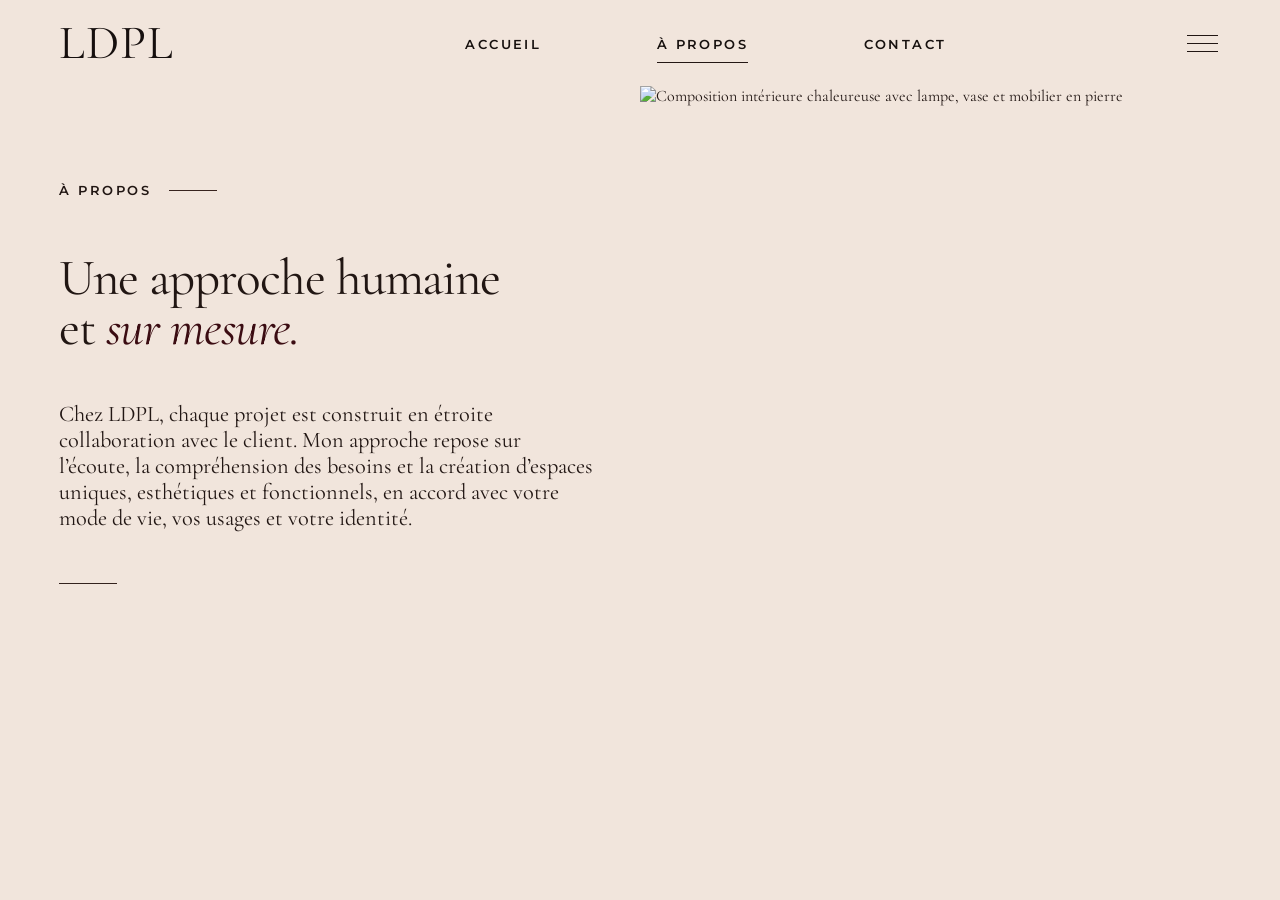
==== a-propos.html @ a22e6c5b "Add files via upload" ====
<!DOCTYPE html><html lang="fr"><head><meta charset="UTF-8"><meta name="viewport" content="width=device-width, initial-scale=1.0"><meta name="description" content="LDPL — Design d’espace, architecture intérieure, merchandising, scénographie et aménagement extérieur."><title>À propos — LDPL</title><link rel="preconnect" href="https://fonts.googleapis.com"><link rel="preconnect" href="https://fonts.gstatic.com" crossorigin><link href="https://fonts.googleapis.com/css2?family=Cormorant+Garamond:ital,wght@0,400;0,500;1,400;1,500&family=Montserrat:wght@400;500;600&display=swap" rel="stylesheet"><link rel="stylesheet" href="style.css"></head><body><header class="site-header"><a class="wordmark" href="index.html" aria-label="LDPL, accueil">LDPL</a><nav class="main-nav" aria-label="Navigation principale"><a href="index.html" >Accueil</a><a href="a-propos.html" class="active">À propos</a><a href="contact.html" >Contact</a></nav><button class="menu-toggle" aria-label="Ouvrir le menu" aria-expanded="false"><span></span><span></span><span></span></button></header><main><section class="about-page" id="apropos"><div class="about-copy"><div class="eyebrow"><span>À propos</span><i></i></div><h2>Une approche humaine<br>et <em>sur mesure.</em></h2><p>Chez LDPL, chaque projet est construit en étroite collaboration avec le client. Mon approche repose sur l’écoute, la compréhension des besoins et la création d’espaces uniques, esthétiques et fonctionnels, en accord avec votre mode de vie, vos usages et votre identité.</p><span class="short-rule"></span></div><div class="about-image"><img src="assets/a-propos.jpg" alt="Composition intérieure chaleureuse avec lampe, vase et mobilier en pierre"></div></section></main><div class="menu-overlay" id="menu-overlay" aria-hidden="true"><button class="menu-close" aria-label="Fermer le menu"><span></span><span></span></button><a class="menu-wordmark" href="index.html">LDPL</a><nav class="overlay-nav" aria-label="Menu"><a href="index.html">Accueil</a><a href="a-propos.html">À propos</a><a href="contact.html">Contact</a></nav><div class="menu-shadow" aria-hidden="true"></div></div><script src="script.js"></script></body></html>
---- style.css ----
*{box-sizing:border-box}:root{--ivory:#f1e5dc;--ink:#211613;--wine:#3b0c12;--serif:"Cormorant Garamond",Georgia,serif;--sans:"Montserrat",Arial,sans-serif}html{scroll-behavior:smooth}body{margin:0;color:var(--ink);background:var(--ivory);font-family:var(--serif)}.site-header{height:86px;padding:0 4.6%;display:flex;align-items:center;justify-content:space-between;background:var(--ivory);position:relative;z-index:5}.wordmark,.footer-wordmark,.menu-wordmark{color:#160f0e;text-decoration:none;font-family:var(--serif);font-size:48px;line-height:1;letter-spacing:.025em;font-weight:400}.main-nav{display:flex;align-items:center;gap:clamp(42px,9vw,145px);margin-left:5%}.main-nav a{text-decoration:none;color:#17110f;text-transform:uppercase;font:600 13px var(--sans);letter-spacing:.19em;padding:12px 0 10px;border-bottom:1px solid transparent}.main-nav a:hover,.main-nav a.active{border-bottom-color:#241714}.menu-toggle{border:0;background:transparent;padding:8px;width:42px;height:40px;display:flex;flex-direction:column;justify-content:center;gap:7px;cursor:pointer}.menu-toggle span{height:1px;width:31px;background:#211613;display:block}.home-hero{height:min(66.5vw,680px);min-height:470px;position:relative;background:url("assets/accueil-hero.jpg") center center/cover no-repeat;display:flex;align-items:flex-start}.hero-copy{padding:clamp(80px,13vw,190px) 6.7% 0}.hero-copy h1{margin:0;color:#f2e6dc;font:400 clamp(42px,5.1vw,76px)/.92 var(--serif);letter-spacing:-.025em}h1 em,h2 em{font-weight:400}.disciplines{background:var(--ivory);padding:5.7% 3.8% 5.3%;display:grid;grid-template-columns:repeat(4,1fr);gap:2%}.discipline img{width:100%;aspect-ratio:1/1.14;object-fit:cover;display:block}.discipline h2{font:500 clamp(22px,2.15vw,32px)/.98 var(--serif);margin:14px 12px 17px;min-height:1.9em}.discipline p{font:400 clamp(13px,1.16vw,17px)/1.18 var(--serif);margin:0 12px;min-height:3.1em}.short-rule{display:block;width:58px;height:1px;background:#33221d;margin:30px 12px 0}.site-footer{min-height:250px;background:linear-gradient(115deg,#3a0a10,#4b1017 65%,#31090e);position:relative;overflow:hidden;display:flex;align-items:center;padding:0 6.7%}.site-footer:after{content:"";position:absolute;width:55%;height:170%;right:-12%;top:30%;border-radius:50%;transform:rotate(-27deg);border-top:1px solid rgba(224,190,175,.12);box-shadow:0 -20px 0 rgba(224,190,175,.025),0 -40px 0 rgba(224,190,175,.02)}.footer-wordmark{color:#f1e5dc;font-size:52px}.footer-divider{height:74px;width:1px;background:rgba(241,229,220,.65);margin-left:80px}.about-page,.contact-page{display:grid;grid-template-columns:1fr 1fr;min-height:calc(100vh - 86px);background:var(--ivory)}.about-copy,.contact-copy{padding:clamp(65px,7.5vw,115px) 7.2% 60px 9.2%}.eyebrow{display:flex;align-items:center;gap:17px;margin-bottom:55px}.eyebrow span{text-transform:uppercase;font:600 13px var(--sans);letter-spacing:.2em}.eyebrow i{width:48px;height:1px;background:#37231e}.about-copy h2,.contact-copy h2{font:400 clamp(39px,4vw,60px)/.98 var(--serif);margin:0 0 48px;letter-spacing:-.02em}.about-copy h2 em,.contact-copy h2 em{color:var(--wine)}.about-copy p,.contact-copy>p{font:400 clamp(19px,1.75vw,25px)/1.16 var(--serif);margin:0;max-width:650px}.about-copy .short-rule{margin:52px 0 0}.about-image,.contact-image{min-height:100%;overflow:hidden}.about-image img,.contact-image img{display:block;width:100%;height:100%;min-height:720px;object-fit:cover}.about-image img{object-position:53% center}.contact-image img{object-position:54% center}.contact-copy{padding-top:clamp(55px,6.5vw,95px)}.contact-copy .eyebrow{margin-bottom:35px}.contact-copy h2{margin-bottom:35px}.contact-copy>p{font-size:clamp(18px,1.65vw,24px);line-height:1.17;margin-bottom:42px}.contact-form{display:flex;flex-direction:column;gap:20px;max-width:620px}.name-fields{display:grid;grid-template-columns:1fr 1fr;gap:20px}.contact-form input,.contact-form select,.contact-form textarea{width:100%;border:1px solid #6d554a;border-radius:0;background:transparent;color:#211613;padding:12px 17px;font:400 19px var(--serif);outline:none}.contact-form input,.contact-form select{height:48px}.contact-form textarea{height:135px;resize:vertical}.contact-form input::placeholder,.contact-form textarea::placeholder{color:#211613;opacity:1}.contact-form select{appearance:none;background-image:url("data:image/svg+xml,%3Csvg xmlns='http://www.w3.org/2000/svg' width='16' height='10' viewBox='0 0 16 10'%3E%3Cpath d='m1 1 7 7 7-7' fill='none' stroke='%23211613' stroke-width='1.5'/%3E%3C/svg%3E");background-repeat:no-repeat;background-position:right 18px center}.submit-button{width:270px;min-height:56px;border:0;background:var(--wine);color:#f5e9df;text-transform:uppercase;letter-spacing:.22em;font:500 13px var(--sans);cursor:pointer}.submit-button:hover{background:#58131b}.form-note{font:15px var(--sans);margin:0}.sr-only{position:absolute;width:1px;height:1px;padding:0;margin:-1px;overflow:hidden;clip:rect(0,0,0,0);white-space:nowrap;border:0}.menu-overlay{position:fixed;z-index:10;inset:0 0 0 auto;width:min(39vw,590px);min-width:360px;background:linear-gradient(145deg,#3b0b11 0%,#4a1118 72%,#35090e 100%);color:#f2e7dd;padding:95px 12% 55px;transform:translateX(102%);transition:transform .45s cubic-bezier(.77,0,.18,1);overflow:hidden}.menu-overlay.open{transform:translateX(0)}.menu-close{position:absolute;right:42px;top:28px;width:42px;height:42px;background:transparent;border:0;cursor:pointer}.menu-close span{position:absolute;left:7px;top:20px;width:31px;height:1px;background:#f2e7dd;transform:rotate(45deg)}.menu-close span+span{transform:rotate(-45deg)}.menu-wordmark{color:#f2e7dd;display:inline-block;font-size:38px;margin-bottom:75px}.overlay-nav{display:flex;flex-direction:column;position:relative;z-index:1}.overlay-nav a{color:#f2e7dd;text-decoration:none;font:400 clamp(29px,3vw,39px) var(--serif);padding:20px 0 22px;border-bottom:1px solid rgba(242,231,221,.55);text-transform:uppercase;letter-spacing:.04em}.overlay-nav a:hover{padding-left:10px}.menu-shadow{position:absolute;width:370px;height:450px;right:-95px;bottom:-120px;opacity:.12;background:radial-gradient(ellipse at center,#d5b6a3 0%,transparent 65%);filter:blur(15px)}body.menu-open{overflow:hidden}.menu-overlay.open~main{}.menu-overlay.open:before{content:"";position:fixed;inset:0;right:100%;background:rgba(20,10,8,.22)}@media(max-width:760px){.site-header{height:66px;padding:0 5%}.wordmark{font-size:39px}.main-nav{gap:17px;margin:0}.main-nav a{font-size:9px;letter-spacing:.1em}.menu-toggle{width:30px;padding:5px 0}.menu-toggle span{width:26px}.home-hero{min-height:0;height:auto;aspect-ratio:738/478;max-height:none;background-position:center;background-size:100% 100%}.hero-copy{padding:105px 7% 0}.hero-copy h1{font-size:clamp(40px,9vw,58px)}.disciplines{grid-template-columns:repeat(2,1fr);gap:35px 18px;padding:35px 5% 45px}.discipline h2{font-size:25px;margin:10px 5px 12px}.discipline p{font-size:15px;margin:0 5px}.short-rule{margin:20px 5px 0}.site-footer{min-height:175px}.footer-wordmark{font-size:42px}.footer-divider{margin-left:45px;height:60px}.about-page,.contact-page{grid-template-columns:1fr}.about-copy,.contact-copy{padding:55px 7% 50px}.eyebrow{margin-bottom:35px}.about-copy h2,.contact-copy h2{font-size:44px;margin-bottom:30px}.about-copy p,.contact-copy>p{font-size:19px}.about-image,.contact-image{min-height:440px}.about-image img,.contact-image img{min-height:440px;max-height:560px}.contact-form{gap:14px}.name-fields{gap:12px}.contact-form input,.contact-form select,.contact-form textarea{font-size:17px}.submit-button{width:100%}.menu-overlay{width:100%;min-width:0;padding:90px 9% 45px}.menu-wordmark{margin-bottom:55px}}@media(max-width:390px){.main-nav{gap:10px}.main-nav a{font-size:8px;letter-spacing:.07em}.wordmark{font-size:34px}.name-fields{grid-template-columns:1fr}}
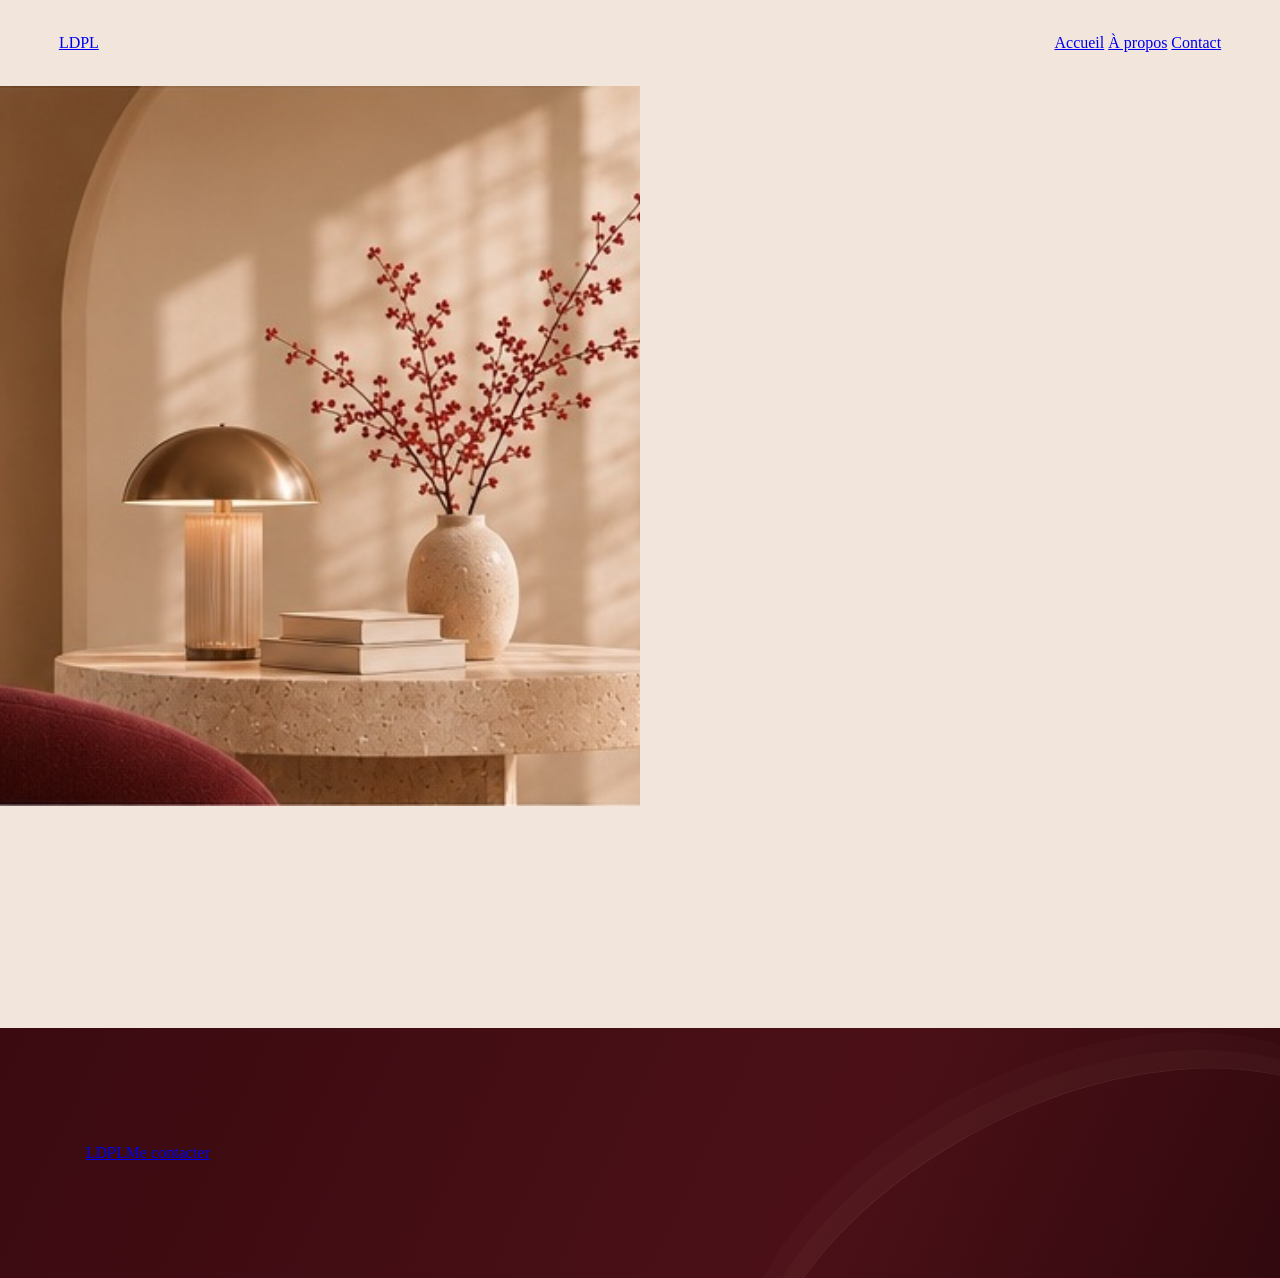
==== commit a35d6b6b: "Update a-propos.html" ====
--- a/a-propos.html
+++ b/a-propos.html
@@ -1 +1,52 @@
-<!DOCTYPE html><html lang="fr"><head><meta charset="UTF-8"><meta name="viewport" content="width=device-width, initial-scale=1.0"><meta name="description" content="LDPL — Design d’espace, architecture intérieure, merchandising, scénographie et aménagement extérieur."><title>À propos — LDPL</title><link rel="preconnect" href="https://fonts.googleapis.com"><link rel="preconnect" href="https://fonts.gstatic.com" crossorigin><link href="https://fonts.googleapis.com/css2?family=Cormorant+Garamond:ital,wght@0,400;0,500;1,400;1,500&family=Montserrat:wght@400;500;600&display=swap" rel="stylesheet"><link rel="stylesheet" href="style.css"></head><body><header class="site-header"><a class="wordmark" href="index.html" aria-label="LDPL, accueil">LDPL</a><nav class="main-nav" aria-label="Navigation principale"><a href="index.html" >Accueil</a><a href="a-propos.html" class="active">À propos</a><a href="contact.html" >Contact</a></nav><button class="menu-toggle" aria-label="Ouvrir le menu" aria-expanded="false"><span></span><span></span><span></span></button></header><main><section class="about-page" id="apropos"><div class="about-copy"><div class="eyebrow"><span>À propos</span><i></i></div><h2>Une approche humaine<br>et <em>sur mesure.</em></h2><p>Chez LDPL, chaque projet est construit en étroite collaboration avec le client. Mon approche repose sur l’écoute, la compréhension des besoins et la création d’espaces uniques, esthétiques et fonctionnels, en accord avec votre mode de vie, vos usages et votre identité.</p><span class="short-rule"></span></div><div class="about-image"><img src="assets/a-propos.jpg" alt="Composition intérieure chaleureuse avec lampe, vase et mobilier en pierre"></div></section></main><div class="menu-overlay" id="menu-overlay" aria-hidden="true"><button class="menu-close" aria-label="Fermer le menu"><span></span><span></span></button><a class="menu-wordmark" href="index.html">LDPL</a><nav class="overlay-nav" aria-label="Menu"><a href="index.html">Accueil</a><a href="a-propos.html">À propos</a><a href="contact.html">Contact</a></nav><div class="menu-shadow" aria-hidden="true"></div></div><script src="script.js"></script></body></html>+
+<!DOCTYPE html>
+<html lang="fr">
+<head>
+  <meta charset="UTF-8">
+  <meta name="viewport" content="width=device-width, initial-scale=1.0">
+  <meta name="description" content="À propos de LDPL, architecture intérieure et design d'espace.">
+  <title>À propos — LDPL</title>
+  <link rel="stylesheet" href="style.css">
+</head>
+<body>
+
+  <header class="site-header">
+    <a class="logo" href="index.html">LDPL</a>
+    <nav>
+      <a href="index.html">Accueil</a>
+      <a href="a-propos.html" aria-current="page">À propos</a>
+      <a href="contact.html">Contact</a>
+    </nav>
+  </header>
+
+  <main class="about-page">
+    <section class="about-hero">
+      <div class="about-image">
+        <img src="a-propos.jpg" alt="Composition décorative et matières naturelles">
+      </div>
+
+      <div class="about-content">
+        <p class="eyebrow">LDPL — DESIGN D'ESPACE</p>
+        <h1>À propos</h1>
+        <p>
+          Imaginer des lieux singuliers, révéler leur potentiel
+          et créer des espaces qui racontent une histoire.
+        </p>
+        <p>
+          À travers l'architecture intérieure, le merchandising
+          et la scénographie, j'explore les volumes, les matières
+          et les ambiances pour concevoir des expériences sensibles
+          et cohérentes.
+        </p>
+      </div>
+    </section>
+  </main>
+
+  <footer class="site-footer">
+    <a href="index.html">LDPL</a>
+    <a href="contact.html">Me contacter</a>
+  </footer>
+
+  <script src="script.js"></script>
+</body>
+</html>
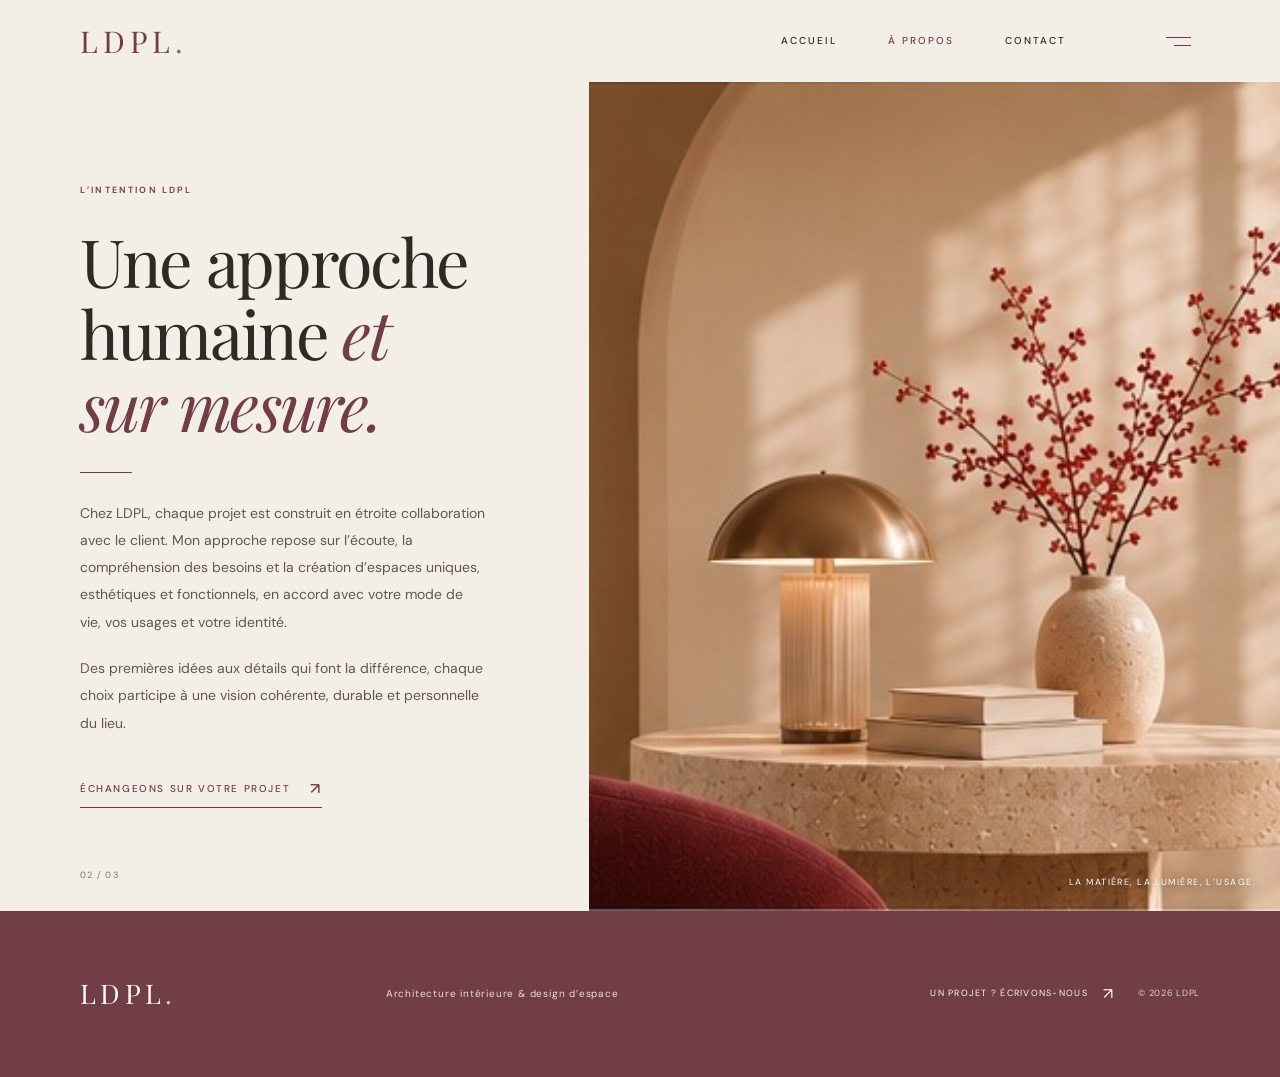
==== commit 56da337e: "Build responsive LDPL architecture and design portfolio site" ====
--- a/a-propos.html
+++ b/a-propos.html
@@ -1,52 +1,25 @@
-
-<!DOCTYPE html>
+<!doctype html>
 <html lang="fr">
 <head>
-  <meta charset="UTF-8">
-  <meta name="viewport" content="width=device-width, initial-scale=1.0">
-  <meta name="description" content="À propos de LDPL, architecture intérieure et design d'espace.">
+  <meta charset="utf-8">
+  <meta name="viewport" content="width=device-width, initial-scale=1">
+  <meta name="theme-color" content="#f3eee8">
+  <meta name="description" content="Découvrez l’approche humaine et sur mesure de LDPL en architecture intérieure et design d’espace.">
   <title>À propos — LDPL</title>
-  <link rel="stylesheet" href="style.css">
+  <link rel="preconnect" href="https://fonts.googleapis.com"><link rel="preconnect" href="https://fonts.gstatic.com" crossorigin>
+  <link href="https://fonts.googleapis.com/css2?family=DM+Sans:wght@400;500;600&family=Playfair+Display:ital,wght@0,400;0,500;1,400&display=swap" rel="stylesheet">
+  <link rel="stylesheet" href="style.css"><script src="script.js" defer></script>
 </head>
 <body>
-
-  <header class="site-header">
-    <a class="logo" href="index.html">LDPL</a>
-    <nav>
-      <a href="index.html">Accueil</a>
-      <a href="a-propos.html" aria-current="page">À propos</a>
-      <a href="contact.html">Contact</a>
-    </nav>
-  </header>
-
-  <main class="about-page">
-    <section class="about-hero">
-      <div class="about-image">
-        <img src="a-propos.jpg" alt="Composition décorative et matières naturelles">
-      </div>
-
-      <div class="about-content">
-        <p class="eyebrow">LDPL — DESIGN D'ESPACE</p>
-        <h1>À propos</h1>
-        <p>
-          Imaginer des lieux singuliers, révéler leur potentiel
-          et créer des espaces qui racontent une histoire.
-        </p>
-        <p>
-          À travers l'architecture intérieure, le merchandising
-          et la scénographie, j'explore les volumes, les matières
-          et les ambiances pour concevoir des expériences sensibles
-          et cohérentes.
-        </p>
-      </div>
+  <header class="site-header"><a class="wordmark" href="index.html" aria-label="LDPL, accueil">LDPL<span>.</span></a><nav class="desktop-nav" aria-label="Navigation principale"><a href="index.html">Accueil</a><a href="a-propos.html" aria-current="page">À propos</a><a href="contact.html">Contact</a></nav><button class="menu-toggle" type="button" aria-label="Ouvrir le menu" aria-expanded="false" aria-controls="site-menu"><span></span><span></span></button></header>
+  <div class="menu-overlay" id="site-menu" hidden><button class="menu-close" type="button" aria-label="Fermer le menu"><span></span><span></span></button><a class="menu-brand" href="index.html">LDPL<span>.</span></a><nav class="overlay-nav" aria-label="Menu principal"><a href="index.html">Accueil</a><a href="a-propos.html" aria-current="page">À propos</a><a href="contact.html">Contact</a></nav><p class="menu-note">Architecture intérieure · Design d’espace</p></div>
+  <main class="editorial-page">
+    <section class="about-layout" aria-labelledby="about-title">
+      <div class="about-content"><p class="eyebrow">L’INTENTION LDPL</p><h1 id="about-title">Une approche<br>humaine <em>et sur mesure.</em></h1><span class="fine-rule"></span><p>Chez LDPL, chaque projet est construit en étroite collaboration avec le client. Mon approche repose sur l’écoute, la compréhension des besoins et la création d’espaces uniques, esthétiques et fonctionnels, en accord avec votre mode de vie, vos usages et votre identité.</p><p>Des premières idées aux détails qui font la différence, chaque choix participe à une vision cohérente, durable et personnelle du lieu.</p><a class="text-link dark-link" href="contact.html">Échangeons sur votre projet <span aria-hidden="true">↗</span></a></div>
+      <figure class="about-image"><img src="a-propos.jpg" alt="Lumière naturelle sur une composition de matières et d’objets sculpturaux" fetchpriority="high"><figcaption>La matière, la lumière, l’usage.</figcaption></figure>
+      <span class="page-index">02 / 03</span>
     </section>
   </main>
-
-  <footer class="site-footer">
-    <a href="index.html">LDPL</a>
-    <a href="contact.html">Me contacter</a>
-  </footer>
-
-  <script src="script.js"></script>
+  <footer class="site-footer"><a class="footer-mark" href="index.html">LDPL<span>.</span></a><p>Architecture intérieure & design d’espace</p><a class="footer-contact" href="contact.html">Un projet ? Écrivons-nous <span aria-hidden="true">↗</span></a><small>© <span data-year></span> LDPL</small></footer>
 </body>
 </html>
--- a/style.css
+++ b/style.css
@@ -1 +1,96 @@
-*{box-sizing:border-box}:root{--ivory:#f1e5dc;--ink:#211613;--wine:#3b0c12;--serif:"Cormorant Garamond",Georgia,serif;--sans:"Montserrat",Arial,sans-serif}html{scroll-behavior:smooth}body{margin:0;color:var(--ink);background:var(--ivory);font-family:var(--serif)}.site-header{height:86px;padding:0 4.6%;display:flex;align-items:center;justify-content:space-between;background:var(--ivory);position:relative;z-index:5}.wordmark,.footer-wordmark,.menu-wordmark{color:#160f0e;text-decoration:none;font-family:var(--serif);font-size:48px;line-height:1;letter-spacing:.025em;font-weight:400}.main-nav{display:flex;align-items:center;gap:clamp(42px,9vw,145px);margin-left:5%}.main-nav a{text-decoration:none;color:#17110f;text-transform:uppercase;font:600 13px var(--sans);letter-spacing:.19em;padding:12px 0 10px;border-bottom:1px solid transparent}.main-nav a:hover,.main-nav a.active{border-bottom-color:#241714}.menu-toggle{border:0;background:transparent;padding:8px;width:42px;height:40px;display:flex;flex-direction:column;justify-content:center;gap:7px;cursor:pointer}.menu-toggle span{height:1px;width:31px;background:#211613;display:block}.home-hero{height:min(66.5vw,680px);min-height:470px;position:relative;background:url("assets/accueil-hero.jpg") center center/cover no-repeat;display:flex;align-items:flex-start}.hero-copy{padding:clamp(80px,13vw,190px) 6.7% 0}.hero-copy h1{margin:0;color:#f2e6dc;font:400 clamp(42px,5.1vw,76px)/.92 var(--serif);letter-spacing:-.025em}h1 em,h2 em{font-weight:400}.disciplines{background:var(--ivory);padding:5.7% 3.8% 5.3%;display:grid;grid-template-columns:repeat(4,1fr);gap:2%}.discipline img{width:100%;aspect-ratio:1/1.14;object-fit:cover;display:block}.discipline h2{font:500 clamp(22px,2.15vw,32px)/.98 var(--serif);margin:14px 12px 17px;min-height:1.9em}.discipline p{font:400 clamp(13px,1.16vw,17px)/1.18 var(--serif);margin:0 12px;min-height:3.1em}.short-rule{display:block;width:58px;height:1px;background:#33221d;margin:30px 12px 0}.site-footer{min-height:250px;background:linear-gradient(115deg,#3a0a10,#4b1017 65%,#31090e);position:relative;overflow:hidden;display:flex;align-items:center;padding:0 6.7%}.site-footer:after{content:"";position:absolute;width:55%;height:170%;right:-12%;top:30%;border-radius:50%;transform:rotate(-27deg);border-top:1px solid rgba(224,190,175,.12);box-shadow:0 -20px 0 rgba(224,190,175,.025),0 -40px 0 rgba(224,190,175,.02)}.footer-wordmark{color:#f1e5dc;font-size:52px}.footer-divider{height:74px;width:1px;background:rgba(241,229,220,.65);margin-left:80px}.about-page,.contact-page{display:grid;grid-template-columns:1fr 1fr;min-height:calc(100vh - 86px);background:var(--ivory)}.about-copy,.contact-copy{padding:clamp(65px,7.5vw,115px) 7.2% 60px 9.2%}.eyebrow{display:flex;align-items:center;gap:17px;margin-bottom:55px}.eyebrow span{text-transform:uppercase;font:600 13px var(--sans);letter-spacing:.2em}.eyebrow i{width:48px;height:1px;background:#37231e}.about-copy h2,.contact-copy h2{font:400 clamp(39px,4vw,60px)/.98 var(--serif);margin:0 0 48px;letter-spacing:-.02em}.about-copy h2 em,.contact-copy h2 em{color:var(--wine)}.about-copy p,.contact-copy>p{font:400 clamp(19px,1.75vw,25px)/1.16 var(--serif);margin:0;max-width:650px}.about-copy .short-rule{margin:52px 0 0}.about-image,.contact-image{min-height:100%;overflow:hidden}.about-image img,.contact-image img{display:block;width:100%;height:100%;min-height:720px;object-fit:cover}.about-image img{object-position:53% center}.contact-image img{object-position:54% center}.contact-copy{padding-top:clamp(55px,6.5vw,95px)}.contact-copy .eyebrow{margin-bottom:35px}.contact-copy h2{margin-bottom:35px}.contact-copy>p{font-size:clamp(18px,1.65vw,24px);line-height:1.17;margin-bottom:42px}.contact-form{display:flex;flex-direction:column;gap:20px;max-width:620px}.name-fields{display:grid;grid-template-columns:1fr 1fr;gap:20px}.contact-form input,.contact-form select,.contact-form textarea{width:100%;border:1px solid #6d554a;border-radius:0;background:transparent;color:#211613;padding:12px 17px;font:400 19px var(--serif);outline:none}.contact-form input,.contact-form select{height:48px}.contact-form textarea{height:135px;resize:vertical}.contact-form input::placeholder,.contact-form textarea::placeholder{color:#211613;opacity:1}.contact-form select{appearance:none;background-image:url("data:image/svg+xml,%3Csvg xmlns='http://www.w3.org/2000/svg' width='16' height='10' viewBox='0 0 16 10'%3E%3Cpath d='m1 1 7 7 7-7' fill='none' stroke='%23211613' stroke-width='1.5'/%3E%3C/svg%3E");background-repeat:no-repeat;background-position:right 18px center}.submit-button{width:270px;min-height:56px;border:0;background:var(--wine);color:#f5e9df;text-transform:uppercase;letter-spacing:.22em;font:500 13px var(--sans);cursor:pointer}.submit-button:hover{background:#58131b}.form-note{font:15px var(--sans);margin:0}.sr-only{position:absolute;width:1px;height:1px;padding:0;margin:-1px;overflow:hidden;clip:rect(0,0,0,0);white-space:nowrap;border:0}.menu-overlay{position:fixed;z-index:10;inset:0 0 0 auto;width:min(39vw,590px);min-width:360px;background:linear-gradient(145deg,#3b0b11 0%,#4a1118 72%,#35090e 100%);color:#f2e7dd;padding:95px 12% 55px;transform:translateX(102%);transition:transform .45s cubic-bezier(.77,0,.18,1);overflow:hidden}.menu-overlay.open{transform:translateX(0)}.menu-close{position:absolute;right:42px;top:28px;width:42px;height:42px;background:transparent;border:0;cursor:pointer}.menu-close span{position:absolute;left:7px;top:20px;width:31px;height:1px;background:#f2e7dd;transform:rotate(45deg)}.menu-close span+span{transform:rotate(-45deg)}.menu-wordmark{color:#f2e7dd;display:inline-block;font-size:38px;margin-bottom:75px}.overlay-nav{display:flex;flex-direction:column;position:relative;z-index:1}.overlay-nav a{color:#f2e7dd;text-decoration:none;font:400 clamp(29px,3vw,39px) var(--serif);padding:20px 0 22px;border-bottom:1px solid rgba(242,231,221,.55);text-transform:uppercase;letter-spacing:.04em}.overlay-nav a:hover{padding-left:10px}.menu-shadow{position:absolute;width:370px;height:450px;right:-95px;bottom:-120px;opacity:.12;background:radial-gradient(ellipse at center,#d5b6a3 0%,transparent 65%);filter:blur(15px)}body.menu-open{overflow:hidden}.menu-overlay.open~main{}.menu-overlay.open:before{content:"";position:fixed;inset:0;right:100%;background:rgba(20,10,8,.22)}@media(max-width:760px){.site-header{height:66px;padding:0 5%}.wordmark{font-size:39px}.main-nav{gap:17px;margin:0}.main-nav a{font-size:9px;letter-spacing:.1em}.menu-toggle{width:30px;padding:5px 0}.menu-toggle span{width:26px}.home-hero{min-height:0;height:auto;aspect-ratio:738/478;max-height:none;background-position:center;background-size:100% 100%}.hero-copy{padding:105px 7% 0}.hero-copy h1{font-size:clamp(40px,9vw,58px)}.disciplines{grid-template-columns:repeat(2,1fr);gap:35px 18px;padding:35px 5% 45px}.discipline h2{font-size:25px;margin:10px 5px 12px}.discipline p{font-size:15px;margin:0 5px}.short-rule{margin:20px 5px 0}.site-footer{min-height:175px}.footer-wordmark{font-size:42px}.footer-divider{margin-left:45px;height:60px}.about-page,.contact-page{grid-template-columns:1fr}.about-copy,.contact-copy{padding:55px 7% 50px}.eyebrow{margin-bottom:35px}.about-copy h2,.contact-copy h2{font-size:44px;margin-bottom:30px}.about-copy p,.contact-copy>p{font-size:19px}.about-image,.contact-image{min-height:440px}.about-image img,.contact-image img{min-height:440px;max-height:560px}.contact-form{gap:14px}.name-fields{gap:12px}.contact-form input,.contact-form select,.contact-form textarea{font-size:17px}.submit-button{width:100%}.menu-overlay{width:100%;min-width:0;padding:90px 9% 45px}.menu-wordmark{margin-bottom:55px}}@media(max-width:390px){.main-nav{gap:10px}.main-nav a{font-size:8px;letter-spacing:.07em}.wordmark{font-size:34px}.name-fields{grid-template-columns:1fr}}+:root{--cream:#f3eee8;--ivory:#faf7f2;--beige:#e6dcd1;--burgundy:#713d46;--ink:#302a27;--taupe:#81746c;--serif:'Playfair Display',Georgia,serif;--sans:'DM Sans',Arial,sans-serif;--gutter:clamp(22px,6.25vw,96px)}
+*,*::before,*::after{box-sizing:border-box}
+html{min-width:320px;scroll-behavior:smooth}
+body{margin:0;background:var(--ivory);color:var(--ink);font-family:var(--sans);font-size:15px;line-height:1.75;-webkit-font-smoothing:antialiased}
+body.menu-open{overflow:hidden}
+a{color:inherit;text-decoration:none}
+button,input,select,textarea{font:inherit}
+button,a{-webkit-tap-highlight-color:transparent}
+img{display:block;max-width:100%}
+.site-header{height:82px;padding:0 var(--gutter);display:flex;align-items:center;justify-content:space-between;background:var(--cream);position:relative;z-index:5}
+.wordmark,.footer-mark,.menu-brand{font-family:var(--serif);font-size:30px;letter-spacing:.16em;line-height:1;color:var(--burgundy)}
+.wordmark span,.footer-mark span,.menu-brand span{color:var(--taupe)}
+.desktop-nav{display:flex;gap:clamp(22px,4vw,58px);margin-left:auto;margin-right:clamp(30px,7vw,100px)}
+.desktop-nav a,.overlay-nav a{font-size:10px;font-weight:500;letter-spacing:.2em;text-transform:uppercase;transition:opacity .2s ease}
+.desktop-nav a:hover,.desktop-nav a[aria-current=page]{color:var(--burgundy)}
+.menu-toggle{width:44px;height:44px;border:0;background:transparent;display:grid;align-content:center;justify-items:end;gap:7px;cursor:pointer;padding:9px}
+.menu-toggle span{width:25px;height:1px;background:var(--burgundy);transition:transform .2s ease}
+.menu-toggle span:last-child{width:17px}
+.home-hero{position:relative;height:min(690px,76vw);min-height:520px;max-height:760px;overflow:hidden;background:var(--beige);color:var(--ivory)}
+.hero-picture,.hero-image{position:absolute;inset:0;width:100%;height:100%}
+.hero-image{object-fit:cover;object-position:center 55%}
+.hero-shade{position:absolute;inset:0;background:linear-gradient(90deg,rgba(33,25,23,.42),rgba(33,25,23,.08) 65%,transparent)}
+.hero-copy{position:absolute;z-index:1;left:var(--gutter);top:50%;transform:translateY(-42%);max-width:780px}
+.eyebrow{margin:0 0 25px;color:var(--burgundy);font-size:9px;font-weight:600;letter-spacing:.24em;line-height:1.5;text-transform:uppercase}
+.eyebrow.light{color:#f6eee5}
+h1,h2,h3,p,figure{margin-top:0}
+.hero-copy h1,.about-content h1,.contact-content h1{font-family:var(--serif);font-weight:400;letter-spacing:-.035em;line-height:1.08}
+.hero-copy h1{margin:0 0 32px;font-size:clamp(48px,7vw,92px)}
+.text-link{display:inline-flex;align-items:center;gap:20px;padding:8px 0 10px;border-bottom:1px solid currentColor;font-size:10px;font-weight:500;letter-spacing:.16em;text-transform:uppercase}
+.text-link span,.footer-contact span{font-size:16px;line-height:1}
+.light-link{color:var(--ivory)}
+.dark-link{color:var(--burgundy)}
+.hero-index{position:absolute;right:var(--gutter);bottom:31px;font-size:9px;letter-spacing:.18em}
+.expertise-section{position:relative;padding:clamp(76px,10vw,140px) var(--gutter) clamp(90px,11vw,155px);background:var(--ivory)}
+.section-intro{text-align:center;margin:0 auto 62px}
+.section-intro .eyebrow{margin-bottom:19px}
+.section-intro h2{margin-bottom:0;font:400 clamp(35px,4.7vw,57px)/1.16 var(--serif);letter-spacing:-.025em}
+.section-intro em,.about-content h1 em,.contact-content h1 em{font-weight:400;color:var(--burgundy)}
+.expertise-grid{display:grid;grid-template-columns:repeat(4,minmax(0,1fr));gap:clamp(17px,2.4vw,36px)}
+.expertise-card{min-width:0}
+.expertise-card img{width:100%;aspect-ratio:3/3.7;object-fit:cover;background:var(--beige)}
+.card-copy{position:relative;padding:21px 0 0 31px}
+.card-number{position:absolute;left:0;top:24px;color:var(--burgundy);font-size:9px;letter-spacing:.1em}
+.card-copy h3{min-height:2.55em;margin-bottom:12px;font:400 clamp(21px,2.1vw,28px)/1.18 var(--serif)}
+.card-copy p{max-width:275px;margin:0;color:var(--taupe);font-size:12px;line-height:1.8}
+.round-link{position:absolute;right:var(--gutter);bottom:-40px;z-index:2;width:122px;height:122px;border-radius:50%;display:flex;flex-direction:column;justify-content:center;align-items:center;gap:2px;background:var(--burgundy);color:var(--ivory);font:400 15px/1.35 var(--serif);text-align:center;transition:transform .2s ease}
+.round-link span{font:14px var(--sans)}.round-link:hover{transform:translateY(-4px)}
+.site-footer{min-height:166px;padding:34px var(--gutter);display:grid;grid-template-columns:1fr 1.5fr 1fr auto;align-items:center;gap:24px;background:var(--burgundy);color:var(--ivory)}
+.footer-mark{color:var(--ivory);font-size:27px}.footer-mark span{color:#d8bfc0}
+.site-footer p{margin:0;color:#eaded8;font-size:10px;letter-spacing:.08em}
+.footer-contact{display:flex;align-items:center;gap:15px;justify-self:end;font-size:9px;letter-spacing:.14em;text-transform:uppercase}
+.site-footer small{font-size:9px;letter-spacing:.08em;color:#e3d1ca}
+.editorial-page{background:var(--cream)}
+.about-layout,.contact-layout{position:relative;min-height:min(760px,calc(100vh - 82px));display:grid;grid-template-columns:minmax(0,.92fr) minmax(0,1.08fr);align-items:stretch}
+.about-content,.contact-content{display:flex;flex-direction:column;justify-content:center;padding:clamp(50px,8vw,118px) clamp(30px,8vw,120px) clamp(60px,8vw,110px) var(--gutter)}
+.about-content .eyebrow,.contact-content .eyebrow{margin-bottom:27px}
+.about-content h1,.contact-content h1{margin:0 0 31px;font-size:clamp(44px,5.2vw,70px)}
+.fine-rule{display:block;width:52px;height:1px;margin:0 0 27px;background:var(--burgundy)}
+.about-content>p:not(.eyebrow),.contact-intro{max-width:480px;margin:0 0 19px;color:#625750;font-size:14px;line-height:1.95}
+.about-content .text-link{align-self:flex-start;margin-top:16px;color:var(--burgundy)}
+.about-image,.contact-image{position:relative;min-width:0;min-height:560px;margin:0;background:var(--beige);overflow:hidden}
+.about-image img,.contact-image img{width:100%;height:100%;position:absolute;inset:0;object-fit:cover;object-position:center}
+.about-image figcaption,.contact-image figcaption{position:absolute;right:24px;bottom:20px;color:white;font-size:9px;letter-spacing:.16em;text-transform:uppercase;text-shadow:0 1px 10px #0008}
+.page-index{position:absolute;bottom:27px;left:var(--gutter);color:var(--taupe);font-size:9px;letter-spacing:.14em}
+.contact-page{background:var(--cream)}
+.contact-layout{grid-template-columns:minmax(0,1.02fr) minmax(0,.98fr)}
+.contact-content{padding-top:55px;padding-bottom:72px}
+.contact-content h1{margin-bottom:20px}
+.contact-intro{max-width:440px;margin-bottom:21px}
+.contact-form{width:100%;max-width:500px;display:grid;gap:13px}
+.contact-form label{display:grid;gap:5px;color:#625750;font-size:9px;font-weight:600;letter-spacing:.12em;text-transform:uppercase}
+.form-row{display:grid;grid-template-columns:1fr 1fr;gap:16px}
+.contact-form input,.contact-form select,.contact-form textarea{width:100%;min-height:41px;padding:8px 1px;border:0;border-bottom:1px solid #b9aaa0;border-radius:0;background:transparent;color:var(--ink);font-size:13px;letter-spacing:normal;text-transform:none;outline:none}
+.contact-form textarea{min-height:75px;resize:vertical}
+.contact-form input:focus,.contact-form select:focus,.contact-form textarea:focus{border-bottom-color:var(--burgundy);box-shadow:0 1px 0 var(--burgundy)}
+.contact-form select:invalid{color:var(--taupe)}
+.submit-button{width:100%;min-height:48px;margin-top:4px;padding:12px 18px;display:flex;align-items:center;justify-content:space-between;border:0;background:var(--burgundy);color:var(--ivory);font-size:10px;font-weight:500;letter-spacing:.18em;text-transform:uppercase;cursor:pointer}
+.submit-button span{font-size:16px}
+.submit-button:hover{background:#5e3038}
+.form-note{margin:0;padding:12px 14px;border-left:2px solid var(--burgundy);background:#eee5dc;color:#5e514a;font-size:10px;line-height:1.7}
+.menu-overlay{position:fixed;inset:0;z-index:20;padding:clamp(30px,7vw,90px) var(--gutter);display:flex;flex-direction:column;justify-content:center;background:var(--burgundy);color:var(--ivory)}
+.menu-overlay[hidden]{display:none}
+.menu-close{position:absolute;top:21px;right:var(--gutter);width:46px;height:46px;border:0;background:transparent;cursor:pointer}
+.menu-close span{position:absolute;left:10px;top:22px;width:26px;height:1px;background:var(--ivory);transform:rotate(45deg)}
+.menu-close span+span{transform:rotate(-45deg)}
+.menu-brand{position:absolute;top:31px;left:var(--gutter);color:var(--ivory)}
+.overlay-nav{display:grid;gap:12px;max-width:780px;margin-left:clamp(0px,8vw,120px)}
+.overlay-nav a{width:fit-content;font:400 clamp(44px,8vw,96px)/1.2 var(--serif);letter-spacing:-.03em;text-transform:none}
+.overlay-nav a:hover{opacity:.68}.overlay-nav a[aria-current=page]{color:#e4cec7}
+.menu-note{position:absolute;bottom:25px;left:var(--gutter);margin:0;color:#e4cec7;font-size:9px;letter-spacing:.17em;text-transform:uppercase}
+:focus-visible{outline:2px solid #b9858a;outline-offset:4px}
+@media (min-width:1400px){.home-hero{height:760px}.expertise-grid{gap:38px}}
+@media (max-width:900px){.site-header{height:74px}.about-layout,.contact-layout{min-height:auto;grid-template-columns:1fr 1fr}.about-content,.contact-content{padding:62px 7vw 70px var(--gutter)}.about-image,.contact-image{min-height:600px}.contact-content h1,.about-content h1{font-size:clamp(42px,6vw,58px)}.expertise-grid{grid-template-columns:repeat(2,minmax(0,1fr));row-gap:42px}.expertise-card img{aspect-ratio:1/1.08}.card-copy h3{font-size:27px}.site-footer{grid-template-columns:1fr 1.3fr auto;row-gap:14px}.site-footer small{grid-column:1/-1}}
+@media (max-width:600px){:root{--gutter:23px}.site-header{height:70px}.wordmark{font-size:27px}.desktop-nav{display:none}.menu-toggle{margin-right:-9px}.home-hero{height:calc(87svh - 70px);min-height:570px;max-height:760px}.hero-image{object-position:61% center}.hero-shade{background:linear-gradient(90deg,rgba(33,25,23,.47),rgba(33,25,23,.12) 90%)}.hero-copy{left:var(--gutter);right:var(--gutter);top:51%;transform:translateY(-42%)}.eyebrow{font-size:8px;letter-spacing:.2em}.hero-copy .eyebrow{margin-bottom:21px}.hero-copy h1{max-width:490px;margin-bottom:27px;font-size:clamp(43px,11.3vw,59px);line-height:1.08}.text-link{gap:13px;font-size:9px;letter-spacing:.13em}.hero-index{right:var(--gutter);bottom:22px}.expertise-section{padding:78px var(--gutter) 105px}.section-intro{margin-bottom:38px;text-align:left}.section-intro h2{font-size:40px}.expertise-grid{grid-template-columns:1fr;gap:34px}.expertise-card img{aspect-ratio:1.12/1}.card-copy{padding-top:17px}.card-number{top:20px}.card-copy h3{min-height:0;margin-bottom:8px;font-size:27px}.card-copy p{max-width:340px;font-size:12px}.round-link{right:var(--gutter);bottom:-35px;width:102px;height:102px;font-size:13px}.site-footer{min-height:0;padding:34px var(--gutter) 29px;grid-template-columns:1fr auto;gap:16px}.footer-mark{font-size:25px}.site-footer p{grid-column:1/-1;grid-row:2;font-size:9px}.footer-contact{grid-column:1/-1;grid-row:3;justify-self:start;margin-top:5px}.site-footer small{grid-column:2;grid-row:1;justify-self:end;font-size:8px}.about-layout,.contact-layout{display:flex;flex-direction:column}.about-content,.contact-content{order:1;padding:52px var(--gutter) 42px}.about-content h1,.contact-content h1{margin-bottom:24px;font-size:clamp(43px,11vw,54px)}.about-content>p:not(.eyebrow),.contact-intro{font-size:13px;line-height:1.85}.about-image,.contact-image{order:2;width:100%;min-height:0;height:clamp(340px,100vw,470px)}.about-image img,.contact-image img{object-position:center}.about-content .text-link{margin-top:7px}.page-index{display:none}.contact-content{padding-bottom:44px}.contact-form{gap:12px}.form-row{gap:12px}.contact-form label{font-size:8px}.contact-form input,.contact-form select,.contact-form textarea{font-size:14px}.contact-form input,.contact-form select{min-height:43px}.contact-form textarea{min-height:84px}.form-note{font-size:9px}.contact-image{margin:0}.menu-overlay{padding-top:90px;padding-bottom:70px}.overlay-nav{margin-left:0;gap:14px}.overlay-nav a{font-size:clamp(48px,13vw,68px)}}
+@media (max-width:380px){:root{--gutter:19px}.hero-copy h1{font-size:42px}.form-row{grid-template-columns:1fr;gap:10px}.contact-content{padding-top:45px}}
+@media (prefers-reduced-motion:reduce){*,*::before,*::after{scroll-behavior:auto!important;transition:none!important}}
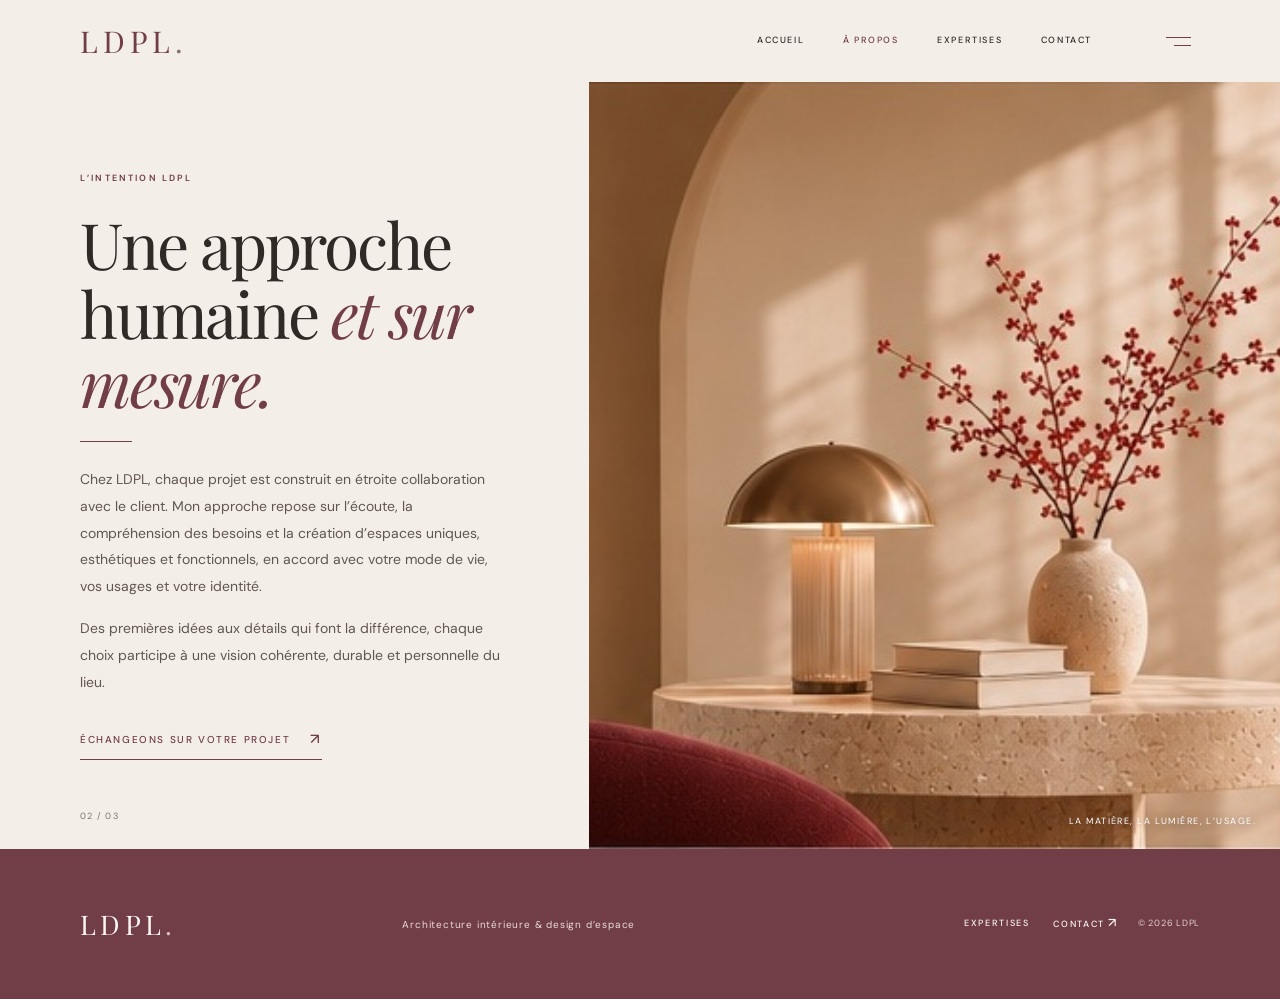
==== commit 450d61aa: "Fix mobile image fallback, contact form UX, navigation, and responsive layout" ====
--- a/a-propos.html
+++ b/a-propos.html
@@ -11,15 +11,15 @@
   <link rel="stylesheet" href="style.css"><script src="script.js" defer></script>
 </head>
 <body>
-  <header class="site-header"><a class="wordmark" href="index.html" aria-label="LDPL, accueil">LDPL<span>.</span></a><nav class="desktop-nav" aria-label="Navigation principale"><a href="index.html">Accueil</a><a href="a-propos.html" aria-current="page">À propos</a><a href="contact.html">Contact</a></nav><button class="menu-toggle" type="button" aria-label="Ouvrir le menu" aria-expanded="false" aria-controls="site-menu"><span></span><span></span></button></header>
-  <div class="menu-overlay" id="site-menu" hidden><button class="menu-close" type="button" aria-label="Fermer le menu"><span></span><span></span></button><a class="menu-brand" href="index.html">LDPL<span>.</span></a><nav class="overlay-nav" aria-label="Menu principal"><a href="index.html">Accueil</a><a href="a-propos.html" aria-current="page">À propos</a><a href="contact.html">Contact</a></nav><p class="menu-note">Architecture intérieure · Design d’espace</p></div>
+  <header class="site-header"><a class="wordmark" href="index.html" aria-label="LDPL, accueil">LDPL<span>.</span></a><nav class="desktop-nav" aria-label="Navigation principale"><a href="index.html">Accueil</a><a href="a-propos.html" aria-current="page">À propos</a><a href="index.html#expertises">Expertises</a><a href="contact.html">Contact</a></nav><button class="menu-toggle" type="button" aria-label="Ouvrir le menu" aria-expanded="false" aria-controls="site-menu"><span></span><span></span></button></header>
+  <div class="menu-overlay" id="site-menu" hidden><button class="menu-close" type="button" aria-label="Fermer le menu"><span></span><span></span></button><a class="menu-brand" href="index.html">LDPL<span>.</span></a><nav class="overlay-nav" aria-label="Menu principal"><a href="index.html">Accueil</a><a href="a-propos.html" aria-current="page">À propos</a><a href="index.html#expertises">Expertises</a><a href="contact.html">Contact</a></nav><p class="menu-note">Architecture intérieure · Design d’espace</p></div>
   <main class="editorial-page">
     <section class="about-layout" aria-labelledby="about-title">
-      <div class="about-content"><p class="eyebrow">L’INTENTION LDPL</p><h1 id="about-title">Une approche<br>humaine <em>et sur mesure.</em></h1><span class="fine-rule"></span><p>Chez LDPL, chaque projet est construit en étroite collaboration avec le client. Mon approche repose sur l’écoute, la compréhension des besoins et la création d’espaces uniques, esthétiques et fonctionnels, en accord avec votre mode de vie, vos usages et votre identité.</p><p>Des premières idées aux détails qui font la différence, chaque choix participe à une vision cohérente, durable et personnelle du lieu.</p><a class="text-link dark-link" href="contact.html">Échangeons sur votre projet <span aria-hidden="true">↗</span></a></div>
+      <div class="about-content"><p class="eyebrow">L’INTENTION LDPL</p><h1 id="about-title">Une approche<br>humaine <em>et sur mesure.</em></h1><span class="fine-rule" aria-hidden="true"></span><p>Chez LDPL, chaque projet est construit en étroite collaboration avec le client. Mon approche repose sur l’écoute, la compréhension des besoins et la création d’espaces uniques, esthétiques et fonctionnels, en accord avec votre mode de vie, vos usages et votre identité.</p><p>Des premières idées aux détails qui font la différence, chaque choix participe à une vision cohérente, durable et personnelle du lieu.</p><a class="text-link dark-link" href="contact.html">Échangeons sur votre projet <span aria-hidden="true">↗</span></a></div>
       <figure class="about-image"><img src="a-propos.jpg" alt="Lumière naturelle sur une composition de matières et d’objets sculpturaux" fetchpriority="high"><figcaption>La matière, la lumière, l’usage.</figcaption></figure>
-      <span class="page-index">02 / 03</span>
+      <span class="page-index" aria-hidden="true">02 / 03</span>
     </section>
   </main>
-  <footer class="site-footer"><a class="footer-mark" href="index.html">LDPL<span>.</span></a><p>Architecture intérieure & design d’espace</p><a class="footer-contact" href="contact.html">Un projet ? Écrivons-nous <span aria-hidden="true">↗</span></a><small>© <span data-year></span> LDPL</small></footer>
+  <footer class="site-footer"><a class="footer-mark" href="index.html">LDPL<span>.</span></a><p>Architecture intérieure & design d’espace</p><nav class="footer-nav" aria-label="Liens de pied de page"><a href="index.html#expertises">Expertises</a><a href="contact.html">Contact <span aria-hidden="true">↗</span></a></nav><small>© <span data-year></span> LDPL</small></footer>
 </body>
 </html>
--- a/style.css
+++ b/style.css
@@ -1,96 +1,99 @@
 :root{--cream:#f3eee8;--ivory:#faf7f2;--beige:#e6dcd1;--burgundy:#713d46;--ink:#302a27;--taupe:#81746c;--serif:'Playfair Display',Georgia,serif;--sans:'DM Sans',Arial,sans-serif;--gutter:clamp(22px,6.25vw,96px)}
 *,*::before,*::after{box-sizing:border-box}
-html{min-width:320px;scroll-behavior:smooth}
+html{min-width:320px;scroll-behavior:smooth;scroll-padding-top:20px}
 body{margin:0;background:var(--ivory);color:var(--ink);font-family:var(--sans);font-size:15px;line-height:1.75;-webkit-font-smoothing:antialiased}
 body.menu-open{overflow:hidden}
 a{color:inherit;text-decoration:none}
 button,input,select,textarea{font:inherit}
 button,a{-webkit-tap-highlight-color:transparent}
 img{display:block;max-width:100%}
+h1,h2,h3,p,figure{margin-top:0}
 .site-header{height:82px;padding:0 var(--gutter);display:flex;align-items:center;justify-content:space-between;background:var(--cream);position:relative;z-index:5}
 .wordmark,.footer-mark,.menu-brand{font-family:var(--serif);font-size:30px;letter-spacing:.16em;line-height:1;color:var(--burgundy)}
 .wordmark span,.footer-mark span,.menu-brand span{color:var(--taupe)}
-.desktop-nav{display:flex;gap:clamp(22px,4vw,58px);margin-left:auto;margin-right:clamp(30px,7vw,100px)}
-.desktop-nav a,.overlay-nav a{font-size:10px;font-weight:500;letter-spacing:.2em;text-transform:uppercase;transition:opacity .2s ease}
+.desktop-nav{display:flex;gap:clamp(15px,3vw,40px);margin-left:auto;margin-right:clamp(24px,5vw,75px)}
+.desktop-nav a,.footer-nav a{font-size:9px;font-weight:500;letter-spacing:.18em;text-transform:uppercase;transition:color .2s ease}
 .desktop-nav a:hover,.desktop-nav a[aria-current=page]{color:var(--burgundy)}
 .menu-toggle{width:44px;height:44px;border:0;background:transparent;display:grid;align-content:center;justify-items:end;gap:7px;cursor:pointer;padding:9px}
-.menu-toggle span{width:25px;height:1px;background:var(--burgundy);transition:transform .2s ease}
+.menu-toggle span{width:25px;height:1px;background:var(--burgundy)}
 .menu-toggle span:last-child{width:17px}
 .home-hero{position:relative;height:min(690px,76vw);min-height:520px;max-height:760px;overflow:hidden;background:var(--beige);color:var(--ivory)}
-.hero-picture,.hero-image{position:absolute;inset:0;width:100%;height:100%}
-.hero-image{object-fit:cover;object-position:center 55%}
+.hero-image{position:absolute;inset:0;width:100%;height:100%;object-fit:cover;object-position:center 55%}
 .hero-shade{position:absolute;inset:0;background:linear-gradient(90deg,rgba(33,25,23,.42),rgba(33,25,23,.08) 65%,transparent)}
 .hero-copy{position:absolute;z-index:1;left:var(--gutter);top:50%;transform:translateY(-42%);max-width:780px}
 .eyebrow{margin:0 0 25px;color:var(--burgundy);font-size:9px;font-weight:600;letter-spacing:.24em;line-height:1.5;text-transform:uppercase}
 .eyebrow.light{color:#f6eee5}
-h1,h2,h3,p,figure{margin-top:0}
 .hero-copy h1,.about-content h1,.contact-content h1{font-family:var(--serif);font-weight:400;letter-spacing:-.035em;line-height:1.08}
 .hero-copy h1{margin:0 0 32px;font-size:clamp(48px,7vw,92px)}
 .text-link{display:inline-flex;align-items:center;gap:20px;padding:8px 0 10px;border-bottom:1px solid currentColor;font-size:10px;font-weight:500;letter-spacing:.16em;text-transform:uppercase}
-.text-link span,.footer-contact span{font-size:16px;line-height:1}
+.text-link span,.footer-nav span{font-size:15px;line-height:1}
 .light-link{color:var(--ivory)}
 .dark-link{color:var(--burgundy)}
 .hero-index{position:absolute;right:var(--gutter);bottom:31px;font-size:9px;letter-spacing:.18em}
-.expertise-section{position:relative;padding:clamp(76px,10vw,140px) var(--gutter) clamp(90px,11vw,155px);background:var(--ivory)}
-.section-intro{text-align:center;margin:0 auto 62px}
+.expertise-section{position:relative;padding:clamp(74px,9vw,125px) var(--gutter) clamp(86px,10vw,138px);background:var(--ivory)}
+.section-intro{text-align:center;margin:0 auto 54px}
 .section-intro .eyebrow{margin-bottom:19px}
 .section-intro h2{margin-bottom:0;font:400 clamp(35px,4.7vw,57px)/1.16 var(--serif);letter-spacing:-.025em}
 .section-intro em,.about-content h1 em,.contact-content h1 em{font-weight:400;color:var(--burgundy)}
 .expertise-grid{display:grid;grid-template-columns:repeat(4,minmax(0,1fr));gap:clamp(17px,2.4vw,36px)}
 .expertise-card{min-width:0}
-.expertise-card img{width:100%;aspect-ratio:3/3.7;object-fit:cover;background:var(--beige)}
-.card-copy{position:relative;padding:21px 0 0 31px}
-.card-number{position:absolute;left:0;top:24px;color:var(--burgundy);font-size:9px;letter-spacing:.1em}
-.card-copy h3{min-height:2.55em;margin-bottom:12px;font:400 clamp(21px,2.1vw,28px)/1.18 var(--serif)}
+.expertise-card img{width:100%;aspect-ratio:3/3.7;object-fit:cover;object-position:center;background:var(--beige)}
+.card-copy{position:relative;padding:18px 0 0 31px}
+.card-number{position:absolute;left:0;top:21px;color:var(--burgundy);font-size:9px;letter-spacing:.1em}
+.card-copy h3{min-height:2.55em;margin-bottom:10px;font:400 clamp(21px,2.1vw,28px)/1.18 var(--serif)}
 .card-copy p{max-width:275px;margin:0;color:var(--taupe);font-size:12px;line-height:1.8}
 .round-link{position:absolute;right:var(--gutter);bottom:-40px;z-index:2;width:122px;height:122px;border-radius:50%;display:flex;flex-direction:column;justify-content:center;align-items:center;gap:2px;background:var(--burgundy);color:var(--ivory);font:400 15px/1.35 var(--serif);text-align:center;transition:transform .2s ease}
 .round-link span{font:14px var(--sans)}.round-link:hover{transform:translateY(-4px)}
-.site-footer{min-height:166px;padding:34px var(--gutter);display:grid;grid-template-columns:1fr 1.5fr 1fr auto;align-items:center;gap:24px;background:var(--burgundy);color:var(--ivory)}
+.site-footer{min-height:150px;padding:32px var(--gutter);display:grid;grid-template-columns:1fr 1.3fr 1fr auto;align-items:center;gap:20px;background:var(--burgundy);color:var(--ivory)}
 .footer-mark{color:var(--ivory);font-size:27px}.footer-mark span{color:#d8bfc0}
 .site-footer p{margin:0;color:#eaded8;font-size:10px;letter-spacing:.08em}
-.footer-contact{display:flex;align-items:center;gap:15px;justify-self:end;font-size:9px;letter-spacing:.14em;text-transform:uppercase}
+.footer-nav{display:flex;align-items:center;justify-self:end;gap:24px}
+.footer-nav a{white-space:nowrap}.footer-nav a:hover{color:#eaded8}
+.footer-nav span{font-size:13px}
 .site-footer small{font-size:9px;letter-spacing:.08em;color:#e3d1ca}
-.editorial-page{background:var(--cream)}
+.editorial-page,.contact-page{background:var(--cream)}
 .about-layout,.contact-layout{position:relative;min-height:min(760px,calc(100vh - 82px));display:grid;grid-template-columns:minmax(0,.92fr) minmax(0,1.08fr);align-items:stretch}
-.about-content,.contact-content{display:flex;flex-direction:column;justify-content:center;padding:clamp(50px,8vw,118px) clamp(30px,8vw,120px) clamp(60px,8vw,110px) var(--gutter)}
-.about-content .eyebrow,.contact-content .eyebrow{margin-bottom:27px}
-.about-content h1,.contact-content h1{margin:0 0 31px;font-size:clamp(44px,5.2vw,70px)}
-.fine-rule{display:block;width:52px;height:1px;margin:0 0 27px;background:var(--burgundy)}
-.about-content>p:not(.eyebrow),.contact-intro{max-width:480px;margin:0 0 19px;color:#625750;font-size:14px;line-height:1.95}
-.about-content .text-link{align-self:flex-start;margin-top:16px;color:var(--burgundy)}
-.about-image,.contact-image{position:relative;min-width:0;min-height:560px;margin:0;background:var(--beige);overflow:hidden}
+.about-content,.contact-content{display:flex;flex-direction:column;justify-content:center;padding:clamp(46px,7vw,100px) clamp(28px,6vw,90px) clamp(56px,7vw,100px) var(--gutter)}
+.about-content .eyebrow,.contact-content .eyebrow{margin-bottom:24px}
+.about-content h1,.contact-content h1{margin:0 0 25px;font-size:clamp(42px,5vw,66px)}
+.fine-rule{display:block;width:52px;height:1px;margin:0 0 24px;background:var(--burgundy)}
+.about-content>p:not(.eyebrow),.contact-intro{max-width:480px;margin:0 0 16px;color:#625750;font-size:14px;line-height:1.9}
+.about-content .text-link{align-self:flex-start;margin-top:12px;color:var(--burgundy)}
+.about-image,.contact-image{position:relative;min-width:0;min-height:540px;margin:0;background:var(--beige);overflow:hidden}
 .about-image img,.contact-image img{width:100%;height:100%;position:absolute;inset:0;object-fit:cover;object-position:center}
+.about-image img{object-position:center 48%}
+.contact-image img{object-position:center 48%}
 .about-image figcaption,.contact-image figcaption{position:absolute;right:24px;bottom:20px;color:white;font-size:9px;letter-spacing:.16em;text-transform:uppercase;text-shadow:0 1px 10px #0008}
-.page-index{position:absolute;bottom:27px;left:var(--gutter);color:var(--taupe);font-size:9px;letter-spacing:.14em}
-.contact-page{background:var(--cream)}
+.page-index{position:absolute;bottom:25px;left:var(--gutter);color:var(--taupe);font-size:9px;letter-spacing:.14em}
 .contact-layout{grid-template-columns:minmax(0,1.02fr) minmax(0,.98fr)}
-.contact-content{padding-top:55px;padding-bottom:72px}
-.contact-content h1{margin-bottom:20px}
-.contact-intro{max-width:440px;margin-bottom:21px}
-.contact-form{width:100%;max-width:500px;display:grid;gap:13px}
-.contact-form label{display:grid;gap:5px;color:#625750;font-size:9px;font-weight:600;letter-spacing:.12em;text-transform:uppercase}
-.form-row{display:grid;grid-template-columns:1fr 1fr;gap:16px}
-.contact-form input,.contact-form select,.contact-form textarea{width:100%;min-height:41px;padding:8px 1px;border:0;border-bottom:1px solid #b9aaa0;border-radius:0;background:transparent;color:var(--ink);font-size:13px;letter-spacing:normal;text-transform:none;outline:none}
-.contact-form textarea{min-height:75px;resize:vertical}
-.contact-form input:focus,.contact-form select:focus,.contact-form textarea:focus{border-bottom-color:var(--burgundy);box-shadow:0 1px 0 var(--burgundy)}
+.contact-content{padding-top:45px;padding-bottom:58px}
+.contact-content h1{margin-bottom:17px}
+.contact-intro{max-width:440px;margin-bottom:16px}
+.contact-form{width:100%;max-width:500px;display:grid;gap:11px}
+.contact-form label{display:grid;gap:5px;color:#544940;font-size:9px;font-weight:600;letter-spacing:.12em;text-transform:uppercase}
+.form-row{display:grid;grid-template-columns:1fr 1fr;gap:15px}
+.contact-form input,.contact-form select,.contact-form textarea{display:block;width:100%;min-width:0;min-height:43px;padding:9px 11px;border:1px solid #c9b9ae;border-radius:0;background:var(--ivory);color:var(--ink);font-size:13px;letter-spacing:normal;text-transform:none;outline:none;appearance:none}
+.contact-form select{padding-right:34px;background-image:linear-gradient(45deg,transparent 50%,var(--burgundy) 50%),linear-gradient(135deg,var(--burgundy) 50%,transparent 50%);background-position:calc(100% - 15px) 18px,calc(100% - 10px) 18px;background-repeat:no-repeat;background-size:5px 5px,5px 5px}
+.contact-form textarea{min-height:76px;resize:vertical}
+.contact-form input:focus,.contact-form select:focus,.contact-form textarea:focus{border-color:var(--burgundy);box-shadow:0 0 0 2px rgb(113 61 70 / 12%)}
 .contact-form select:invalid{color:var(--taupe)}
-.submit-button{width:100%;min-height:48px;margin-top:4px;padding:12px 18px;display:flex;align-items:center;justify-content:space-between;border:0;background:var(--burgundy);color:var(--ivory);font-size:10px;font-weight:500;letter-spacing:.18em;text-transform:uppercase;cursor:pointer}
-.submit-button span{font-size:16px}
-.submit-button:hover{background:#5e3038}
-.form-note{margin:0;padding:12px 14px;border-left:2px solid var(--burgundy);background:#eee5dc;color:#5e514a;font-size:10px;line-height:1.7}
+.submit-button{width:100%;min-height:48px;margin-top:1px;padding:12px 18px;display:flex;align-items:center;justify-content:space-between;border:0;background:var(--burgundy);color:var(--ivory);font-size:10px;font-weight:500;letter-spacing:.18em;text-transform:uppercase;cursor:pointer}
+.submit-button span{font-size:15px}.submit-button:hover{background:#5e3038}.submit-button:disabled{opacity:.7;cursor:wait}
+.form-status{margin:0;padding:10px 12px;border-left:2px solid var(--burgundy);background:#eee5dc;color:#5e514a;font-size:11px;line-height:1.7}
+.form-status[hidden]{display:none}
 .menu-overlay{position:fixed;inset:0;z-index:20;padding:clamp(30px,7vw,90px) var(--gutter);display:flex;flex-direction:column;justify-content:center;background:var(--burgundy);color:var(--ivory)}
 .menu-overlay[hidden]{display:none}
-.menu-close{position:absolute;top:21px;right:var(--gutter);width:46px;height:46px;border:0;background:transparent;cursor:pointer}
+.menu-close{position:absolute;top:17px;right:var(--gutter);width:46px;height:46px;border:0;background:transparent;cursor:pointer}
 .menu-close span{position:absolute;left:10px;top:22px;width:26px;height:1px;background:var(--ivory);transform:rotate(45deg)}
 .menu-close span+span{transform:rotate(-45deg)}
 .menu-brand{position:absolute;top:31px;left:var(--gutter);color:var(--ivory)}
-.overlay-nav{display:grid;gap:12px;max-width:780px;margin-left:clamp(0px,8vw,120px)}
-.overlay-nav a{width:fit-content;font:400 clamp(44px,8vw,96px)/1.2 var(--serif);letter-spacing:-.03em;text-transform:none}
+.overlay-nav{display:grid;gap:6px;max-width:780px;margin-left:clamp(0px,8vw,120px)}
+.overlay-nav a{width:fit-content;font:400 clamp(42px,7vw,82px)/1.15 var(--serif);letter-spacing:-.03em}
 .overlay-nav a:hover{opacity:.68}.overlay-nav a[aria-current=page]{color:#e4cec7}
 .menu-note{position:absolute;bottom:25px;left:var(--gutter);margin:0;color:#e4cec7;font-size:9px;letter-spacing:.17em;text-transform:uppercase}
 :focus-visible{outline:2px solid #b9858a;outline-offset:4px}
 @media (min-width:1400px){.home-hero{height:760px}.expertise-grid{gap:38px}}
-@media (max-width:900px){.site-header{height:74px}.about-layout,.contact-layout{min-height:auto;grid-template-columns:1fr 1fr}.about-content,.contact-content{padding:62px 7vw 70px var(--gutter)}.about-image,.contact-image{min-height:600px}.contact-content h1,.about-content h1{font-size:clamp(42px,6vw,58px)}.expertise-grid{grid-template-columns:repeat(2,minmax(0,1fr));row-gap:42px}.expertise-card img{aspect-ratio:1/1.08}.card-copy h3{font-size:27px}.site-footer{grid-template-columns:1fr 1.3fr auto;row-gap:14px}.site-footer small{grid-column:1/-1}}
-@media (max-width:600px){:root{--gutter:23px}.site-header{height:70px}.wordmark{font-size:27px}.desktop-nav{display:none}.menu-toggle{margin-right:-9px}.home-hero{height:calc(87svh - 70px);min-height:570px;max-height:760px}.hero-image{object-position:61% center}.hero-shade{background:linear-gradient(90deg,rgba(33,25,23,.47),rgba(33,25,23,.12) 90%)}.hero-copy{left:var(--gutter);right:var(--gutter);top:51%;transform:translateY(-42%)}.eyebrow{font-size:8px;letter-spacing:.2em}.hero-copy .eyebrow{margin-bottom:21px}.hero-copy h1{max-width:490px;margin-bottom:27px;font-size:clamp(43px,11.3vw,59px);line-height:1.08}.text-link{gap:13px;font-size:9px;letter-spacing:.13em}.hero-index{right:var(--gutter);bottom:22px}.expertise-section{padding:78px var(--gutter) 105px}.section-intro{margin-bottom:38px;text-align:left}.section-intro h2{font-size:40px}.expertise-grid{grid-template-columns:1fr;gap:34px}.expertise-card img{aspect-ratio:1.12/1}.card-copy{padding-top:17px}.card-number{top:20px}.card-copy h3{min-height:0;margin-bottom:8px;font-size:27px}.card-copy p{max-width:340px;font-size:12px}.round-link{right:var(--gutter);bottom:-35px;width:102px;height:102px;font-size:13px}.site-footer{min-height:0;padding:34px var(--gutter) 29px;grid-template-columns:1fr auto;gap:16px}.footer-mark{font-size:25px}.site-footer p{grid-column:1/-1;grid-row:2;font-size:9px}.footer-contact{grid-column:1/-1;grid-row:3;justify-self:start;margin-top:5px}.site-footer small{grid-column:2;grid-row:1;justify-self:end;font-size:8px}.about-layout,.contact-layout{display:flex;flex-direction:column}.about-content,.contact-content{order:1;padding:52px var(--gutter) 42px}.about-content h1,.contact-content h1{margin-bottom:24px;font-size:clamp(43px,11vw,54px)}.about-content>p:not(.eyebrow),.contact-intro{font-size:13px;line-height:1.85}.about-image,.contact-image{order:2;width:100%;min-height:0;height:clamp(340px,100vw,470px)}.about-image img,.contact-image img{object-position:center}.about-content .text-link{margin-top:7px}.page-index{display:none}.contact-content{padding-bottom:44px}.contact-form{gap:12px}.form-row{gap:12px}.contact-form label{font-size:8px}.contact-form input,.contact-form select,.contact-form textarea{font-size:14px}.contact-form input,.contact-form select{min-height:43px}.contact-form textarea{min-height:84px}.form-note{font-size:9px}.contact-image{margin:0}.menu-overlay{padding-top:90px;padding-bottom:70px}.overlay-nav{margin-left:0;gap:14px}.overlay-nav a{font-size:clamp(48px,13vw,68px)}}
-@media (max-width:380px){:root{--gutter:19px}.hero-copy h1{font-size:42px}.form-row{grid-template-columns:1fr;gap:10px}.contact-content{padding-top:45px}}
+@media (max-width:900px){.desktop-nav{gap:16px;margin-right:24px}.desktop-nav a{font-size:8px;letter-spacing:.14em}.about-layout,.contact-layout{min-height:auto;grid-template-columns:1fr 1fr}.about-content,.contact-content{padding:52px 5vw 58px var(--gutter)}.about-image,.contact-image{min-height:540px}.contact-content h1,.about-content h1{font-size:clamp(40px,5vw,55px)}.expertise-grid{grid-template-columns:repeat(2,minmax(0,1fr));row-gap:36px}.expertise-card img{aspect-ratio:1/1.08}.card-copy h3{font-size:26px}.site-footer{grid-template-columns:1fr 1.1fr auto;row-gap:12px}.site-footer small{grid-column:1/-1}}
+@media (max-width:700px){.desktop-nav{display:none}.site-header{height:72px}.home-hero{height:clamp(500px,78svh,690px);min-height:0}.hero-image{object-position:61% center}.hero-shade{background:linear-gradient(90deg,rgba(33,25,23,.47),rgba(33,25,23,.12) 90%)}.hero-copy{left:var(--gutter);right:var(--gutter);top:50%;transform:translateY(-42%)}.eyebrow{font-size:8px;letter-spacing:.2em}.hero-copy .eyebrow{margin-bottom:19px}.hero-copy h1{max-width:490px;margin-bottom:26px;font-size:clamp(43px,11vw,59px);line-height:1.08}.text-link{gap:13px;font-size:9px;letter-spacing:.13em}.hero-index{right:var(--gutter);bottom:22px}.expertise-section{padding:64px var(--gutter) 88px}.section-intro{margin-bottom:30px;text-align:left}.section-intro h2{font-size:clamp(36px,9.8vw,43px)}.expertise-grid{grid-template-columns:1fr;gap:27px}.expertise-card img{aspect-ratio:1.18/1}.card-copy{padding:14px 0 0 28px}.card-number{top:18px}.card-copy h3{min-height:0;margin-bottom:7px;font-size:25px}.card-copy p{max-width:360px;font-size:12px}.round-link{right:var(--gutter);bottom:-31px;width:96px;height:96px;font-size:12px}.site-footer{min-height:0;padding:27px var(--gutter) 24px;grid-template-columns:1fr auto;gap:12px}.footer-mark{font-size:24px}.site-footer p{grid-column:1/-1;grid-row:2;font-size:9px}.footer-nav{grid-column:1/-1;grid-row:3;justify-self:start;gap:18px}.footer-nav a{font-size:8px}.site-footer small{grid-column:2;grid-row:1;justify-self:end;font-size:8px}.about-layout,.contact-layout{display:flex;flex-direction:column;min-height:0}.about-content,.contact-content{order:1;padding:44px var(--gutter) 33px}.about-content .eyebrow,.contact-content .eyebrow{margin-bottom:18px}.about-content h1,.contact-content h1{margin-bottom:19px;font-size:clamp(40px,10.6vw,52px)}.fine-rule{margin-bottom:18px}.about-content>p:not(.eyebrow),.contact-intro{font-size:13px;line-height:1.82}.about-content>p:not(.eyebrow){margin-bottom:12px}.about-content .text-link{margin-top:8px}.about-image,.contact-image{order:2;width:100%;min-height:0;height:clamp(305px,84vw,410px)}.about-image img{object-position:center 48%}.contact-image img{object-position:center 48%}.about-image figcaption,.contact-image figcaption{right:18px;bottom:16px;font-size:8px}.page-index{display:none}.contact-content{padding-bottom:32px}.contact-intro{margin-bottom:13px}.contact-form{gap:9px}.form-row{gap:12px}.contact-form label{gap:4px;font-size:8px}.contact-form input,.contact-form select,.contact-form textarea{min-height:43px;padding:8px 10px;font-size:14px}.contact-form textarea{min-height:78px}.submit-button{min-height:46px}.form-status{font-size:10px}.menu-overlay{padding-top:84px;padding-bottom:66px}.overlay-nav{margin-left:0;gap:6px}.overlay-nav a{font-size:clamp(42px,11.4vw,65px)}}
+@media (max-width:380px){:root{--gutter:20px}.hero-copy h1{font-size:42px}.form-row{grid-template-columns:1fr;gap:9px}.contact-content{padding-top:39px}.expertise-section{padding-top:56px}.expertise-card img{aspect-ratio:1.08/1}}
 @media (prefers-reduced-motion:reduce){*,*::before,*::after{scroll-behavior:auto!important;transition:none!important}}
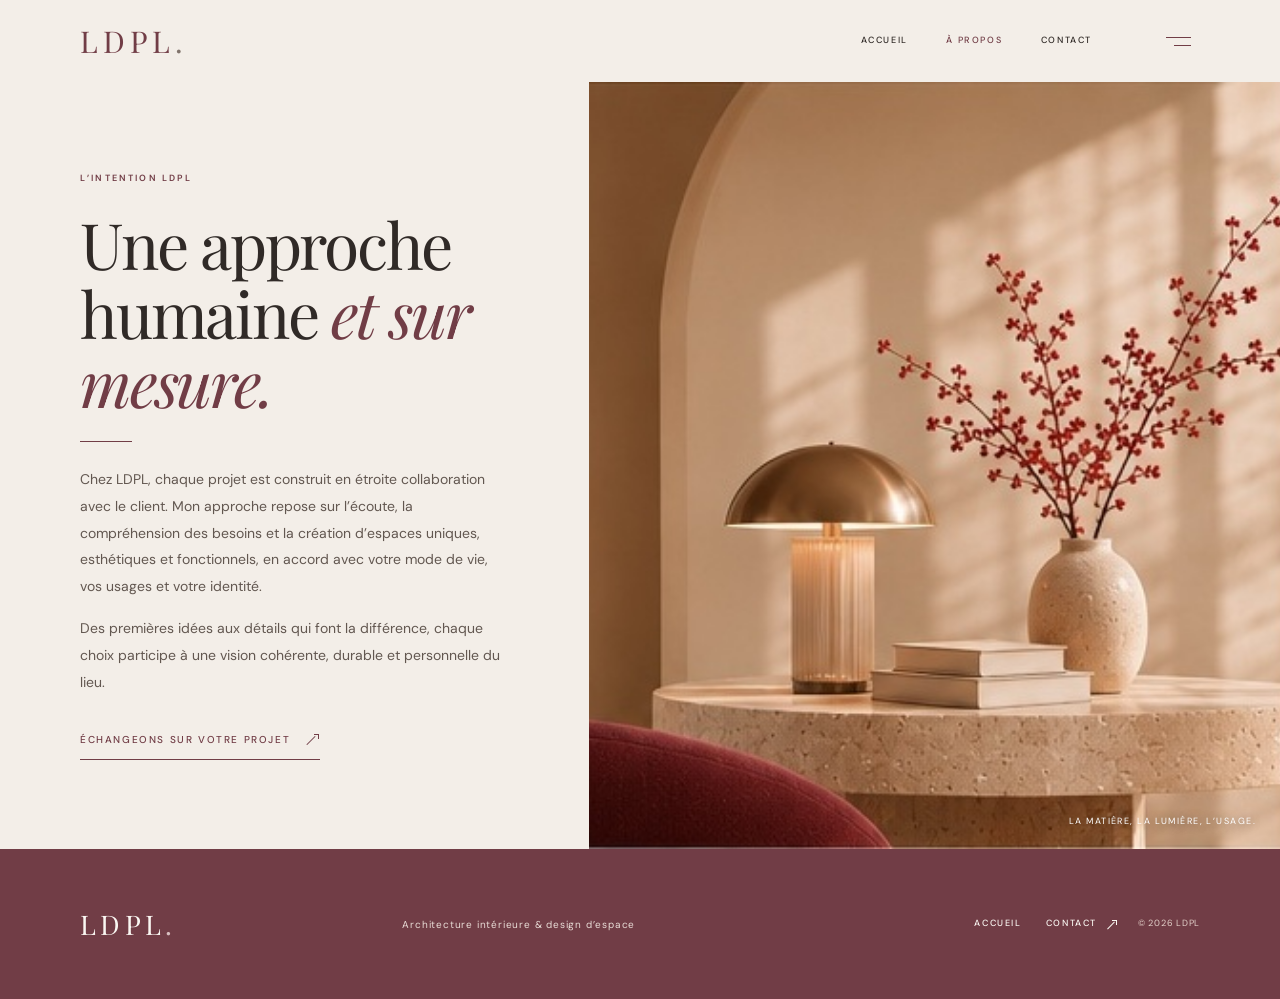
==== commit 2f0cba2a: "Refine LDPL navigation, hero, imagery display and mobile layout" ====
--- a/a-propos.html
+++ b/a-propos.html
@@ -11,15 +11,14 @@
   <link rel="stylesheet" href="style.css"><script src="script.js" defer></script>
 </head>
 <body>
-  <header class="site-header"><a class="wordmark" href="index.html" aria-label="LDPL, accueil">LDPL<span>.</span></a><nav class="desktop-nav" aria-label="Navigation principale"><a href="index.html">Accueil</a><a href="a-propos.html" aria-current="page">À propos</a><a href="index.html#expertises">Expertises</a><a href="contact.html">Contact</a></nav><button class="menu-toggle" type="button" aria-label="Ouvrir le menu" aria-expanded="false" aria-controls="site-menu"><span></span><span></span></button></header>
-  <div class="menu-overlay" id="site-menu" hidden><button class="menu-close" type="button" aria-label="Fermer le menu"><span></span><span></span></button><a class="menu-brand" href="index.html">LDPL<span>.</span></a><nav class="overlay-nav" aria-label="Menu principal"><a href="index.html">Accueil</a><a href="a-propos.html" aria-current="page">À propos</a><a href="index.html#expertises">Expertises</a><a href="contact.html">Contact</a></nav><p class="menu-note">Architecture intérieure · Design d’espace</p></div>
+  <header class="site-header"><a class="wordmark" href="index.html" aria-label="LDPL, accueil">LDPL<span>.</span></a><nav class="desktop-nav" aria-label="Navigation principale"><a href="index.html">Accueil</a><a href="a-propos.html" aria-current="page">À propos</a><a href="contact.html">Contact</a></nav><button class="menu-toggle" type="button" aria-label="Ouvrir le menu" aria-expanded="false" aria-controls="site-menu"><span></span><span></span></button></header>
+  <div class="menu-overlay" id="site-menu" hidden><button class="menu-close" type="button" aria-label="Fermer le menu"><span></span><span></span></button><a class="menu-brand" href="index.html">LDPL<span>.</span></a><nav class="overlay-nav" aria-label="Menu principal"><a href="index.html">Accueil</a><a href="a-propos.html" aria-current="page">À propos</a><a href="contact.html">Contact</a></nav><p class="menu-note">Architecture intérieure · Design d’espace</p></div>
   <main class="editorial-page">
     <section class="about-layout" aria-labelledby="about-title">
-      <div class="about-content"><p class="eyebrow">L’INTENTION LDPL</p><h1 id="about-title">Une approche<br>humaine <em>et sur mesure.</em></h1><span class="fine-rule" aria-hidden="true"></span><p>Chez LDPL, chaque projet est construit en étroite collaboration avec le client. Mon approche repose sur l’écoute, la compréhension des besoins et la création d’espaces uniques, esthétiques et fonctionnels, en accord avec votre mode de vie, vos usages et votre identité.</p><p>Des premières idées aux détails qui font la différence, chaque choix participe à une vision cohérente, durable et personnelle du lieu.</p><a class="text-link dark-link" href="contact.html">Échangeons sur votre projet <span aria-hidden="true">↗</span></a></div>
+      <div class="about-content"><p class="eyebrow">L’INTENTION LDPL</p><h1 id="about-title">Une approche<br>humaine <em>et sur mesure.</em></h1><span class="fine-rule" aria-hidden="true"></span><p>Chez LDPL, chaque projet est construit en étroite collaboration avec le client. Mon approche repose sur l’écoute, la compréhension des besoins et la création d’espaces uniques, esthétiques et fonctionnels, en accord avec votre mode de vie, vos usages et votre identité.</p><p>Des premières idées aux détails qui font la différence, chaque choix participe à une vision cohérente, durable et personnelle du lieu.</p><a class="text-link dark-link" href="contact.html">Échangeons sur votre projet <span class="arrow-icon" aria-hidden="true"></span></a></div>
       <figure class="about-image"><img src="a-propos.jpg" alt="Lumière naturelle sur une composition de matières et d’objets sculpturaux" fetchpriority="high"><figcaption>La matière, la lumière, l’usage.</figcaption></figure>
-      <span class="page-index" aria-hidden="true">02 / 03</span>
     </section>
   </main>
-  <footer class="site-footer"><a class="footer-mark" href="index.html">LDPL<span>.</span></a><p>Architecture intérieure & design d’espace</p><nav class="footer-nav" aria-label="Liens de pied de page"><a href="index.html#expertises">Expertises</a><a href="contact.html">Contact <span aria-hidden="true">↗</span></a></nav><small>© <span data-year></span> LDPL</small></footer>
+  <footer class="site-footer"><a class="footer-mark" href="index.html">LDPL<span>.</span></a><p>Architecture intérieure & design d’espace</p><nav class="footer-nav" aria-label="Liens de pied de page"><a href="index.html">Accueil</a><a href="contact.html">Contact <span class="arrow-icon" aria-hidden="true"></span></a></nav><small>© <span data-year></span> LDPL</small></footer>
 </body>
 </html>
--- a/style.css
+++ b/style.css
@@ -1,99 +1,184 @@
-:root{--cream:#f3eee8;--ivory:#faf7f2;--beige:#e6dcd1;--burgundy:#713d46;--ink:#302a27;--taupe:#81746c;--serif:'Playfair Display',Georgia,serif;--sans:'DM Sans',Arial,sans-serif;--gutter:clamp(22px,6.25vw,96px)}
-*,*::before,*::after{box-sizing:border-box}
-html{min-width:320px;scroll-behavior:smooth;scroll-padding-top:20px}
-body{margin:0;background:var(--ivory);color:var(--ink);font-family:var(--sans);font-size:15px;line-height:1.75;-webkit-font-smoothing:antialiased}
-body.menu-open{overflow:hidden}
-a{color:inherit;text-decoration:none}
-button,input,select,textarea{font:inherit}
-button,a{-webkit-tap-highlight-color:transparent}
-img{display:block;max-width:100%}
-h1,h2,h3,p,figure{margin-top:0}
-.site-header{height:82px;padding:0 var(--gutter);display:flex;align-items:center;justify-content:space-between;background:var(--cream);position:relative;z-index:5}
-.wordmark,.footer-mark,.menu-brand{font-family:var(--serif);font-size:30px;letter-spacing:.16em;line-height:1;color:var(--burgundy)}
-.wordmark span,.footer-mark span,.menu-brand span{color:var(--taupe)}
-.desktop-nav{display:flex;gap:clamp(15px,3vw,40px);margin-left:auto;margin-right:clamp(24px,5vw,75px)}
-.desktop-nav a,.footer-nav a{font-size:9px;font-weight:500;letter-spacing:.18em;text-transform:uppercase;transition:color .2s ease}
-.desktop-nav a:hover,.desktop-nav a[aria-current=page]{color:var(--burgundy)}
-.menu-toggle{width:44px;height:44px;border:0;background:transparent;display:grid;align-content:center;justify-items:end;gap:7px;cursor:pointer;padding:9px}
-.menu-toggle span{width:25px;height:1px;background:var(--burgundy)}
-.menu-toggle span:last-child{width:17px}
-.home-hero{position:relative;height:min(690px,76vw);min-height:520px;max-height:760px;overflow:hidden;background:var(--beige);color:var(--ivory)}
-.hero-image{position:absolute;inset:0;width:100%;height:100%;object-fit:cover;object-position:center 55%}
-.hero-shade{position:absolute;inset:0;background:linear-gradient(90deg,rgba(33,25,23,.42),rgba(33,25,23,.08) 65%,transparent)}
-.hero-copy{position:absolute;z-index:1;left:var(--gutter);top:50%;transform:translateY(-42%);max-width:780px}
-.eyebrow{margin:0 0 25px;color:var(--burgundy);font-size:9px;font-weight:600;letter-spacing:.24em;line-height:1.5;text-transform:uppercase}
-.eyebrow.light{color:#f6eee5}
-.hero-copy h1,.about-content h1,.contact-content h1{font-family:var(--serif);font-weight:400;letter-spacing:-.035em;line-height:1.08}
-.hero-copy h1{margin:0 0 32px;font-size:clamp(48px,7vw,92px)}
-.text-link{display:inline-flex;align-items:center;gap:20px;padding:8px 0 10px;border-bottom:1px solid currentColor;font-size:10px;font-weight:500;letter-spacing:.16em;text-transform:uppercase}
-.text-link span,.footer-nav span{font-size:15px;line-height:1}
-.light-link{color:var(--ivory)}
-.dark-link{color:var(--burgundy)}
-.hero-index{position:absolute;right:var(--gutter);bottom:31px;font-size:9px;letter-spacing:.18em}
-.expertise-section{position:relative;padding:clamp(74px,9vw,125px) var(--gutter) clamp(86px,10vw,138px);background:var(--ivory)}
-.section-intro{text-align:center;margin:0 auto 54px}
-.section-intro .eyebrow{margin-bottom:19px}
-.section-intro h2{margin-bottom:0;font:400 clamp(35px,4.7vw,57px)/1.16 var(--serif);letter-spacing:-.025em}
-.section-intro em,.about-content h1 em,.contact-content h1 em{font-weight:400;color:var(--burgundy)}
-.expertise-grid{display:grid;grid-template-columns:repeat(4,minmax(0,1fr));gap:clamp(17px,2.4vw,36px)}
-.expertise-card{min-width:0}
-.expertise-card img{width:100%;aspect-ratio:3/3.7;object-fit:cover;object-position:center;background:var(--beige)}
-.card-copy{position:relative;padding:18px 0 0 31px}
-.card-number{position:absolute;left:0;top:21px;color:var(--burgundy);font-size:9px;letter-spacing:.1em}
-.card-copy h3{min-height:2.55em;margin-bottom:10px;font:400 clamp(21px,2.1vw,28px)/1.18 var(--serif)}
-.card-copy p{max-width:275px;margin:0;color:var(--taupe);font-size:12px;line-height:1.8}
-.round-link{position:absolute;right:var(--gutter);bottom:-40px;z-index:2;width:122px;height:122px;border-radius:50%;display:flex;flex-direction:column;justify-content:center;align-items:center;gap:2px;background:var(--burgundy);color:var(--ivory);font:400 15px/1.35 var(--serif);text-align:center;transition:transform .2s ease}
-.round-link span{font:14px var(--sans)}.round-link:hover{transform:translateY(-4px)}
-.site-footer{min-height:150px;padding:32px var(--gutter);display:grid;grid-template-columns:1fr 1.3fr 1fr auto;align-items:center;gap:20px;background:var(--burgundy);color:var(--ivory)}
-.footer-mark{color:var(--ivory);font-size:27px}.footer-mark span{color:#d8bfc0}
-.site-footer p{margin:0;color:#eaded8;font-size:10px;letter-spacing:.08em}
-.footer-nav{display:flex;align-items:center;justify-self:end;gap:24px}
-.footer-nav a{white-space:nowrap}.footer-nav a:hover{color:#eaded8}
-.footer-nav span{font-size:13px}
-.site-footer small{font-size:9px;letter-spacing:.08em;color:#e3d1ca}
-.editorial-page,.contact-page{background:var(--cream)}
-.about-layout,.contact-layout{position:relative;min-height:min(760px,calc(100vh - 82px));display:grid;grid-template-columns:minmax(0,.92fr) minmax(0,1.08fr);align-items:stretch}
-.about-content,.contact-content{display:flex;flex-direction:column;justify-content:center;padding:clamp(46px,7vw,100px) clamp(28px,6vw,90px) clamp(56px,7vw,100px) var(--gutter)}
-.about-content .eyebrow,.contact-content .eyebrow{margin-bottom:24px}
-.about-content h1,.contact-content h1{margin:0 0 25px;font-size:clamp(42px,5vw,66px)}
-.fine-rule{display:block;width:52px;height:1px;margin:0 0 24px;background:var(--burgundy)}
-.about-content>p:not(.eyebrow),.contact-intro{max-width:480px;margin:0 0 16px;color:#625750;font-size:14px;line-height:1.9}
-.about-content .text-link{align-self:flex-start;margin-top:12px;color:var(--burgundy)}
-.about-image,.contact-image{position:relative;min-width:0;min-height:540px;margin:0;background:var(--beige);overflow:hidden}
-.about-image img,.contact-image img{width:100%;height:100%;position:absolute;inset:0;object-fit:cover;object-position:center}
-.about-image img{object-position:center 48%}
-.contact-image img{object-position:center 48%}
-.about-image figcaption,.contact-image figcaption{position:absolute;right:24px;bottom:20px;color:white;font-size:9px;letter-spacing:.16em;text-transform:uppercase;text-shadow:0 1px 10px #0008}
-.page-index{position:absolute;bottom:25px;left:var(--gutter);color:var(--taupe);font-size:9px;letter-spacing:.14em}
-.contact-layout{grid-template-columns:minmax(0,1.02fr) minmax(0,.98fr)}
-.contact-content{padding-top:45px;padding-bottom:58px}
-.contact-content h1{margin-bottom:17px}
-.contact-intro{max-width:440px;margin-bottom:16px}
-.contact-form{width:100%;max-width:500px;display:grid;gap:11px}
-.contact-form label{display:grid;gap:5px;color:#544940;font-size:9px;font-weight:600;letter-spacing:.12em;text-transform:uppercase}
-.form-row{display:grid;grid-template-columns:1fr 1fr;gap:15px}
-.contact-form input,.contact-form select,.contact-form textarea{display:block;width:100%;min-width:0;min-height:43px;padding:9px 11px;border:1px solid #c9b9ae;border-radius:0;background:var(--ivory);color:var(--ink);font-size:13px;letter-spacing:normal;text-transform:none;outline:none;appearance:none}
-.contact-form select{padding-right:34px;background-image:linear-gradient(45deg,transparent 50%,var(--burgundy) 50%),linear-gradient(135deg,var(--burgundy) 50%,transparent 50%);background-position:calc(100% - 15px) 18px,calc(100% - 10px) 18px;background-repeat:no-repeat;background-size:5px 5px,5px 5px}
-.contact-form textarea{min-height:76px;resize:vertical}
-.contact-form input:focus,.contact-form select:focus,.contact-form textarea:focus{border-color:var(--burgundy);box-shadow:0 0 0 2px rgb(113 61 70 / 12%)}
-.contact-form select:invalid{color:var(--taupe)}
-.submit-button{width:100%;min-height:48px;margin-top:1px;padding:12px 18px;display:flex;align-items:center;justify-content:space-between;border:0;background:var(--burgundy);color:var(--ivory);font-size:10px;font-weight:500;letter-spacing:.18em;text-transform:uppercase;cursor:pointer}
-.submit-button span{font-size:15px}.submit-button:hover{background:#5e3038}.submit-button:disabled{opacity:.7;cursor:wait}
-.form-status{margin:0;padding:10px 12px;border-left:2px solid var(--burgundy);background:#eee5dc;color:#5e514a;font-size:11px;line-height:1.7}
-.form-status[hidden]{display:none}
-.menu-overlay{position:fixed;inset:0;z-index:20;padding:clamp(30px,7vw,90px) var(--gutter);display:flex;flex-direction:column;justify-content:center;background:var(--burgundy);color:var(--ivory)}
-.menu-overlay[hidden]{display:none}
-.menu-close{position:absolute;top:17px;right:var(--gutter);width:46px;height:46px;border:0;background:transparent;cursor:pointer}
-.menu-close span{position:absolute;left:10px;top:22px;width:26px;height:1px;background:var(--ivory);transform:rotate(45deg)}
-.menu-close span+span{transform:rotate(-45deg)}
-.menu-brand{position:absolute;top:31px;left:var(--gutter);color:var(--ivory)}
-.overlay-nav{display:grid;gap:6px;max-width:780px;margin-left:clamp(0px,8vw,120px)}
-.overlay-nav a{width:fit-content;font:400 clamp(42px,7vw,82px)/1.15 var(--serif);letter-spacing:-.03em}
-.overlay-nav a:hover{opacity:.68}.overlay-nav a[aria-current=page]{color:#e4cec7}
-.menu-note{position:absolute;bottom:25px;left:var(--gutter);margin:0;color:#e4cec7;font-size:9px;letter-spacing:.17em;text-transform:uppercase}
-:focus-visible{outline:2px solid #b9858a;outline-offset:4px}
-@media (min-width:1400px){.home-hero{height:760px}.expertise-grid{gap:38px}}
-@media (max-width:900px){.desktop-nav{gap:16px;margin-right:24px}.desktop-nav a{font-size:8px;letter-spacing:.14em}.about-layout,.contact-layout{min-height:auto;grid-template-columns:1fr 1fr}.about-content,.contact-content{padding:52px 5vw 58px var(--gutter)}.about-image,.contact-image{min-height:540px}.contact-content h1,.about-content h1{font-size:clamp(40px,5vw,55px)}.expertise-grid{grid-template-columns:repeat(2,minmax(0,1fr));row-gap:36px}.expertise-card img{aspect-ratio:1/1.08}.card-copy h3{font-size:26px}.site-footer{grid-template-columns:1fr 1.1fr auto;row-gap:12px}.site-footer small{grid-column:1/-1}}
-@media (max-width:700px){.desktop-nav{display:none}.site-header{height:72px}.home-hero{height:clamp(500px,78svh,690px);min-height:0}.hero-image{object-position:61% center}.hero-shade{background:linear-gradient(90deg,rgba(33,25,23,.47),rgba(33,25,23,.12) 90%)}.hero-copy{left:var(--gutter);right:var(--gutter);top:50%;transform:translateY(-42%)}.eyebrow{font-size:8px;letter-spacing:.2em}.hero-copy .eyebrow{margin-bottom:19px}.hero-copy h1{max-width:490px;margin-bottom:26px;font-size:clamp(43px,11vw,59px);line-height:1.08}.text-link{gap:13px;font-size:9px;letter-spacing:.13em}.hero-index{right:var(--gutter);bottom:22px}.expertise-section{padding:64px var(--gutter) 88px}.section-intro{margin-bottom:30px;text-align:left}.section-intro h2{font-size:clamp(36px,9.8vw,43px)}.expertise-grid{grid-template-columns:1fr;gap:27px}.expertise-card img{aspect-ratio:1.18/1}.card-copy{padding:14px 0 0 28px}.card-number{top:18px}.card-copy h3{min-height:0;margin-bottom:7px;font-size:25px}.card-copy p{max-width:360px;font-size:12px}.round-link{right:var(--gutter);bottom:-31px;width:96px;height:96px;font-size:12px}.site-footer{min-height:0;padding:27px var(--gutter) 24px;grid-template-columns:1fr auto;gap:12px}.footer-mark{font-size:24px}.site-footer p{grid-column:1/-1;grid-row:2;font-size:9px}.footer-nav{grid-column:1/-1;grid-row:3;justify-self:start;gap:18px}.footer-nav a{font-size:8px}.site-footer small{grid-column:2;grid-row:1;justify-self:end;font-size:8px}.about-layout,.contact-layout{display:flex;flex-direction:column;min-height:0}.about-content,.contact-content{order:1;padding:44px var(--gutter) 33px}.about-content .eyebrow,.contact-content .eyebrow{margin-bottom:18px}.about-content h1,.contact-content h1{margin-bottom:19px;font-size:clamp(40px,10.6vw,52px)}.fine-rule{margin-bottom:18px}.about-content>p:not(.eyebrow),.contact-intro{font-size:13px;line-height:1.82}.about-content>p:not(.eyebrow){margin-bottom:12px}.about-content .text-link{margin-top:8px}.about-image,.contact-image{order:2;width:100%;min-height:0;height:clamp(305px,84vw,410px)}.about-image img{object-position:center 48%}.contact-image img{object-position:center 48%}.about-image figcaption,.contact-image figcaption{right:18px;bottom:16px;font-size:8px}.page-index{display:none}.contact-content{padding-bottom:32px}.contact-intro{margin-bottom:13px}.contact-form{gap:9px}.form-row{gap:12px}.contact-form label{gap:4px;font-size:8px}.contact-form input,.contact-form select,.contact-form textarea{min-height:43px;padding:8px 10px;font-size:14px}.contact-form textarea{min-height:78px}.submit-button{min-height:46px}.form-status{font-size:10px}.menu-overlay{padding-top:84px;padding-bottom:66px}.overlay-nav{margin-left:0;gap:6px}.overlay-nav a{font-size:clamp(42px,11.4vw,65px)}}
-@media (max-width:380px){:root{--gutter:20px}.hero-copy h1{font-size:42px}.form-row{grid-template-columns:1fr;gap:9px}.contact-content{padding-top:39px}.expertise-section{padding-top:56px}.expertise-card img{aspect-ratio:1.08/1}}
-@media (prefers-reduced-motion:reduce){*,*::before,*::after{scroll-behavior:auto!important;transition:none!important}}
+:root {
+  --cream: #f3eee8;
+  --ivory: #faf7f2;
+  --beige: #e6dcd1;
+  --burgundy: #713d46;
+  --ink: #302a27;
+  --taupe: #81746c;
+  --serif: 'Playfair Display', Georgia, serif;
+  --sans: 'DM Sans', Arial, sans-serif;
+  --gutter: clamp(22px, 6.25vw, 96px);
+}
+
+*, *::before, *::after { box-sizing: border-box; }
+html { min-width: 320px; scroll-behavior: smooth; scroll-padding-top: 20px; }
+body { margin: 0; max-width: 100%; overflow-x: clip; background: var(--ivory); color: var(--ink); font-family: var(--sans); font-size: 15px; line-height: 1.75; -webkit-font-smoothing: antialiased; }
+body.menu-open { overflow: hidden; }
+a { color: inherit; text-decoration: none; }
+button, input, select, textarea { font: inherit; }
+button, a { -webkit-tap-highlight-color: transparent; }
+img { display: block; max-width: 100%; }
+h1, h2, h3, p, figure { margin-top: 0; }
+.visually-hidden { position: absolute; width: 1px; height: 1px; padding: 0; margin: -1px; overflow: hidden; clip: rect(0, 0, 0, 0); white-space: nowrap; border: 0; }
+
+.site-header { height: 82px; padding: 0 var(--gutter); display: flex; align-items: center; justify-content: space-between; background: var(--cream); position: relative; z-index: 5; }
+.wordmark, .footer-mark, .menu-brand { font-family: var(--serif); font-size: 30px; letter-spacing: .16em; line-height: 1; color: var(--burgundy); }
+.wordmark span, .footer-mark span, .menu-brand span { color: var(--taupe); }
+.desktop-nav { display: flex; gap: clamp(15px, 3vw, 40px); margin-left: auto; margin-right: clamp(24px, 5vw, 75px); }
+.desktop-nav a, .footer-nav a { font-size: 9px; font-weight: 500; letter-spacing: .18em; text-transform: uppercase; transition: color .2s ease; }
+.desktop-nav a:hover, .desktop-nav a[aria-current="page"] { color: var(--burgundy); }
+.menu-toggle { width: 44px; height: 44px; border: 0; background: transparent; display: grid; align-content: center; justify-items: end; gap: 7px; cursor: pointer; padding: 9px; }
+.menu-toggle span { width: 25px; height: 1px; background: var(--burgundy); }
+.menu-toggle span:last-child { width: 17px; }
+
+.home-hero { position: relative; height: min(690px, 76vw); min-height: 520px; max-height: 760px; overflow: hidden; background: var(--beige); color: var(--ivory); }
+.hero-image { position: absolute; inset: 0; width: 100%; height: 100%; object-fit: cover; object-position: center 55%; }
+.hero-shade { position: absolute; inset: 0; background: linear-gradient(90deg, rgba(33,25,23,.18), rgba(33,25,23,.04) 65%, transparent); }
+.hero-index { position: absolute; right: var(--gutter); bottom: 31px; font-size: 9px; letter-spacing: .18em; }
+
+.expertise-section { position: relative; padding: clamp(74px, 9vw, 125px) var(--gutter) clamp(86px, 10vw, 138px); background: var(--ivory); }
+.section-intro { text-align: center; margin: 0 auto 54px; }
+.eyebrow { margin: 0 0 25px; color: var(--burgundy); font-size: 9px; font-weight: 600; letter-spacing: .24em; line-height: 1.5; text-transform: uppercase; }
+.section-intro .eyebrow { margin-bottom: 19px; }
+.section-intro h2 { margin-bottom: 0; font: 400 clamp(35px, 4.7vw, 57px)/1.16 var(--serif); letter-spacing: -.025em; }
+.section-intro em, .about-content h1 em, .contact-content h1 em { font-weight: 400; color: var(--burgundy); }
+.expertise-grid { display: grid; grid-template-columns: repeat(4, minmax(0, 1fr)); gap: clamp(17px, 2.4vw, 36px); }
+.expertise-card { min-width: 0; }
+.expertise-image { width: 100%; aspect-ratio: 3 / 3.7; display: grid; place-items: center; overflow: hidden; background: var(--beige); }
+.expertise-image img { width: auto; height: auto; max-width: 100%; max-height: 100%; object-fit: contain; }
+.card-copy { position: relative; padding: 18px 0 0 31px; }
+.card-number { position: absolute; left: 0; top: 21px; color: var(--burgundy); font-size: 9px; letter-spacing: .1em; }
+.card-copy h3 { min-height: 2.55em; margin-bottom: 10px; font: 400 clamp(21px, 2.1vw, 28px)/1.18 var(--serif); }
+.card-copy p { max-width: 275px; margin: 0; color: var(--taupe); font-size: 12px; line-height: 1.8; }
+.project-cta { min-height: 54px; width: fit-content; max-width: 100%; margin: 48px auto 0; padding: 12px 0; display: flex; align-items: center; gap: 22px; border-bottom: 1px solid var(--burgundy); color: var(--burgundy); font-size: 10px; font-weight: 500; letter-spacing: .16em; text-transform: uppercase; }
+.arrow-icon { position: relative; display: inline-block; flex: 0 0 16px; width: 16px; height: 16px; }
+.arrow-icon::before { content: ""; position: absolute; width: 12px; height: 1px; top: 8px; left: 1px; background: currentColor; transform: rotate(-45deg); transform-origin: center; }
+.arrow-icon::after { content: ""; position: absolute; width: 5px; height: 5px; top: 2px; right: 1px; border-top: 1px solid currentColor; border-right: 1px solid currentColor; }
+.project-cta:hover, .text-link:hover { opacity: .76; }
+
+.site-footer { min-height: 150px; padding: 32px var(--gutter); display: grid; grid-template-columns: 1fr 1.3fr 1fr auto; align-items: center; gap: 20px; background: var(--burgundy); color: var(--ivory); }
+.footer-mark { color: var(--ivory); font-size: 27px; }
+.footer-mark span { color: #d8bfc0; }
+.site-footer p { margin: 0; color: #eaded8; font-size: 10px; letter-spacing: .08em; }
+.footer-nav { display: flex; align-items: center; justify-self: end; gap: 24px; }
+.footer-nav a { display: inline-flex; align-items: center; gap: 8px; white-space: nowrap; }
+.footer-nav a:hover { color: #eaded8; }
+.footer-nav .arrow-icon { flex-basis: 13px; width: 13px; height: 13px; }
+.footer-nav .arrow-icon::before { width: 10px; top: 7px; }
+.footer-nav .arrow-icon::after { top: 2px; }
+.site-footer small { font-size: 9px; letter-spacing: .08em; color: #e3d1ca; }
+
+.editorial-page, .contact-page { background: var(--cream); }
+.about-layout, .contact-layout { position: relative; min-height: min(760px, calc(100vh - 82px)); display: grid; grid-template-columns: minmax(0, .92fr) minmax(0, 1.08fr); align-items: stretch; }
+.about-content, .contact-content { display: flex; flex-direction: column; justify-content: center; padding: clamp(46px, 7vw, 100px) clamp(28px, 6vw, 90px) clamp(56px, 7vw, 100px) var(--gutter); }
+.about-content .eyebrow, .contact-content .eyebrow { margin-bottom: 24px; }
+.about-content h1, .contact-content h1 { margin: 0 0 25px; font: 400 clamp(42px, 5vw, 66px)/1.08 var(--serif); letter-spacing: -.035em; overflow-wrap: anywhere; }
+.fine-rule { display: block; width: 52px; height: 1px; margin: 0 0 24px; background: var(--burgundy); }
+.about-content>p:not(.eyebrow), .contact-intro { max-width: 480px; margin: 0 0 16px; color: #625750; font-size: 14px; line-height: 1.9; }
+.text-link { min-height: 36px; display: inline-flex; align-items: center; gap: 14px; padding: 8px 0 10px; border-bottom: 1px solid currentColor; font-size: 10px; font-weight: 500; letter-spacing: .16em; text-transform: uppercase; }
+.dark-link { align-self: flex-start; margin-top: 12px; color: var(--burgundy); }
+.about-image, .contact-image { position: relative; min-width: 0; min-height: 540px; margin: 0; background: var(--beige); overflow: hidden; }
+.about-image img, .contact-image img { width: 100%; height: 100%; position: absolute; inset: 0; object-fit: cover; object-position: center; }
+.about-image img { object-position: center 48%; }
+.contact-image img { object-position: center 48%; }
+.about-image figcaption, .contact-image figcaption { position: absolute; right: 24px; bottom: 20px; color: white; font-size: 9px; letter-spacing: .16em; text-transform: uppercase; text-shadow: 0 1px 10px #0008; }
+.contact-layout { grid-template-columns: minmax(0, 1.02fr) minmax(0, .98fr); }
+.contact-content { padding-top: 45px; padding-bottom: 58px; }
+.contact-content h1 { margin-bottom: 17px; }
+.contact-intro { max-width: 440px; margin-bottom: 16px; }
+.contact-form { width: 100%; max-width: 500px; display: grid; gap: 11px; }
+.contact-form label { display: grid; gap: 5px; color: #544940; font-size: 9px; font-weight: 600; letter-spacing: .12em; text-transform: uppercase; }
+.form-row { display: grid; grid-template-columns: 1fr 1fr; gap: 15px; }
+.contact-form input, .contact-form select, .contact-form textarea { display: block; width: 100%; min-width: 0; min-height: 43px; padding: 9px 11px; border: 1px solid #c9b9ae; border-radius: 0; background: var(--ivory); color: var(--ink); font-size: 13px; letter-spacing: normal; text-transform: none; outline: none; appearance: none; }
+.contact-form select { padding-right: 34px; background-image: linear-gradient(45deg, transparent 50%, var(--burgundy) 50%), linear-gradient(135deg, var(--burgundy) 50%, transparent 50%); background-position: calc(100% - 15px) 18px, calc(100% - 10px) 18px; background-repeat: no-repeat; background-size: 5px 5px, 5px 5px; }
+.contact-form textarea { min-height: 76px; resize: vertical; }
+.contact-form input:focus, .contact-form select:focus, .contact-form textarea:focus { border-color: var(--burgundy); box-shadow: 0 0 0 2px rgb(113 61 70 / 12%); }
+.contact-form select:invalid { color: var(--taupe); }
+.submit-button { width: 100%; min-height: 48px; margin-top: 1px; padding: 12px 18px; display: flex; align-items: center; justify-content: space-between; border: 0; background: var(--burgundy); color: var(--ivory); font-size: 10px; font-weight: 500; letter-spacing: .18em; text-transform: uppercase; cursor: pointer; }
+.submit-button:hover { background: #5e3038; }
+.submit-button:disabled { opacity: .7; cursor: wait; }
+.form-status { margin: 0; padding: 10px 12px; border-left: 2px solid var(--burgundy); background: #eee5dc; color: #5e514a; font-size: 11px; line-height: 1.7; }
+.form-status[hidden] { display: none; }
+
+.menu-overlay { position: fixed; inset: 0; z-index: 20; padding: clamp(30px, 7vw, 90px) var(--gutter); display: flex; flex-direction: column; justify-content: center; background: var(--burgundy); color: var(--ivory); }
+.menu-overlay[hidden] { display: none; }
+.menu-close { position: absolute; top: 17px; right: var(--gutter); width: 46px; height: 46px; border: 0; background: transparent; cursor: pointer; }
+.menu-close span { position: absolute; left: 10px; top: 22px; width: 26px; height: 1px; background: var(--ivory); transform: rotate(45deg); }
+.menu-close span+span { transform: rotate(-45deg); }
+.menu-brand { position: absolute; top: 31px; left: var(--gutter); color: var(--ivory); }
+.overlay-nav { display: grid; gap: 6px; max-width: 780px; margin-left: clamp(0px, 8vw, 120px); }
+.overlay-nav a { width: fit-content; font: 400 clamp(42px, 7vw, 82px)/1.15 var(--serif); letter-spacing: -.03em; }
+.overlay-nav a:hover { opacity: .68; }
+.overlay-nav a[aria-current="page"] { color: #e4cec7; }
+.menu-note { position: absolute; bottom: 25px; left: var(--gutter); margin: 0; color: #e4cec7; font-size: 9px; letter-spacing: .17em; text-transform: uppercase; }
+:focus-visible { outline: 2px solid #b9858a; outline-offset: 4px; }
+
+@media (min-width: 1400px) { .home-hero { height: 760px; } .expertise-grid { gap: 38px; } }
+@media (max-width: 900px) {
+  .desktop-nav { gap: 16px; margin-right: 24px; }
+  .desktop-nav a { font-size: 8px; letter-spacing: .14em; }
+  .about-layout, .contact-layout { min-height: auto; grid-template-columns: 1fr 1fr; }
+  .about-content, .contact-content { padding: 52px 5vw 58px var(--gutter); }
+  .about-image, .contact-image { min-height: 540px; }
+  .contact-content h1, .about-content h1 { font-size: clamp(40px, 5vw, 55px); }
+  .expertise-grid { grid-template-columns: repeat(2, minmax(0, 1fr)); row-gap: 36px; }
+  .expertise-image { aspect-ratio: 1 / 1.08; }
+  .card-copy h3 { font-size: 26px; }
+  .site-footer { grid-template-columns: 1fr 1.1fr auto; row-gap: 12px; }
+  .site-footer small { grid-column: 1 / -1; }
+}
+@media (max-width: 700px) {
+  .desktop-nav { display: none; }
+  .site-header { height: 72px; }
+  .home-hero { height: clamp(500px, 78svh, 690px); min-height: 0; }
+  .hero-image { object-position: 61% center; }
+  .hero-shade { background: linear-gradient(90deg, rgba(33,25,23,.47), rgba(33,25,23,.12) 90%); }
+  .hero-index { right: var(--gutter); bottom: 22px; }
+  .expertise-section { padding: 64px var(--gutter) 88px; }
+  .section-intro { margin-bottom: 30px; text-align: left; }
+  .section-intro h2 { font-size: clamp(36px, 9.8vw, 43px); }
+  .expertise-grid { grid-template-columns: 1fr; gap: 27px; }
+  .expertise-image { aspect-ratio: 1.18 / 1; }
+  .card-copy { padding: 14px 0 0 28px; }
+  .card-number { top: 18px; }
+  .card-copy h3 { min-height: 0; margin-bottom: 7px; font-size: 25px; }
+  .card-copy p { max-width: 360px; font-size: 12px; }
+  .project-cta { min-height: 48px; margin-top: 34px; gap: 15px; font-size: 9px; }
+  .site-footer { min-height: 0; padding: 27px var(--gutter) 24px; grid-template-columns: 1fr auto; gap: 12px; }
+  .footer-mark { font-size: 24px; }
+  .site-footer p { grid-column: 1 / -1; grid-row: 2; font-size: 9px; }
+  .footer-nav { grid-column: 1 / -1; grid-row: 3; justify-self: start; gap: 18px; }
+  .footer-nav a { font-size: 8px; }
+  .site-footer small { grid-column: 2; grid-row: 1; justify-self: end; font-size: 8px; }
+  .about-layout, .contact-layout { display: flex; flex-direction: column; min-height: 0; }
+  .about-content, .contact-content { order: 1; padding: 44px var(--gutter) 33px; }
+  .about-content .eyebrow, .contact-content .eyebrow { margin-bottom: 18px; }
+  .about-content h1, .contact-content h1 { margin-bottom: 19px; font-size: clamp(40px, 10.6vw, 52px); }
+  .fine-rule { margin-bottom: 18px; }
+  .about-content>p:not(.eyebrow), .contact-intro { font-size: 13px; line-height: 1.82; }
+  .about-content>p:not(.eyebrow) { margin-bottom: 12px; }
+  .dark-link { margin-top: 8px; }
+  .about-image, .contact-image { order: 2; width: 100%; min-height: 0; height: clamp(305px, 84vw, 410px); }
+  .about-image img, .contact-image img { object-position: center 48%; }
+  .about-image figcaption, .contact-image figcaption { right: 18px; bottom: 16px; font-size: 8px; }
+  .contact-content { padding-bottom: 32px; }
+  .contact-intro { margin-bottom: 13px; }
+  .contact-form { gap: 9px; }
+  .form-row { gap: 12px; }
+  .contact-form label { gap: 4px; font-size: 8px; }
+  .contact-form input, .contact-form select, .contact-form textarea { min-height: 43px; padding: 8px 10px; font-size: 14px; }
+  .contact-form textarea { min-height: 78px; }
+  .submit-button { min-height: 46px; }
+  .form-status { font-size: 10px; }
+  .menu-overlay { padding-top: 84px; padding-bottom: 66px; }
+  .overlay-nav { margin-left: 0; gap: 6px; }
+  .overlay-nav a { font-size: clamp(42px, 11.4vw, 65px); }
+}
+@media (max-width: 380px) {
+  :root { --gutter: 20px; }
+  .form-row { grid-template-columns: 1fr; gap: 9px; }
+  .contact-content { padding-top: 39px; }
+  .expertise-section { padding-top: 56px; }
+  .expertise-image { aspect-ratio: 1.08 / 1; }
+}
+@media (prefers-reduced-motion: reduce) { *, *::before, *::after { scroll-behavior: auto !important; transition: none !important; } }
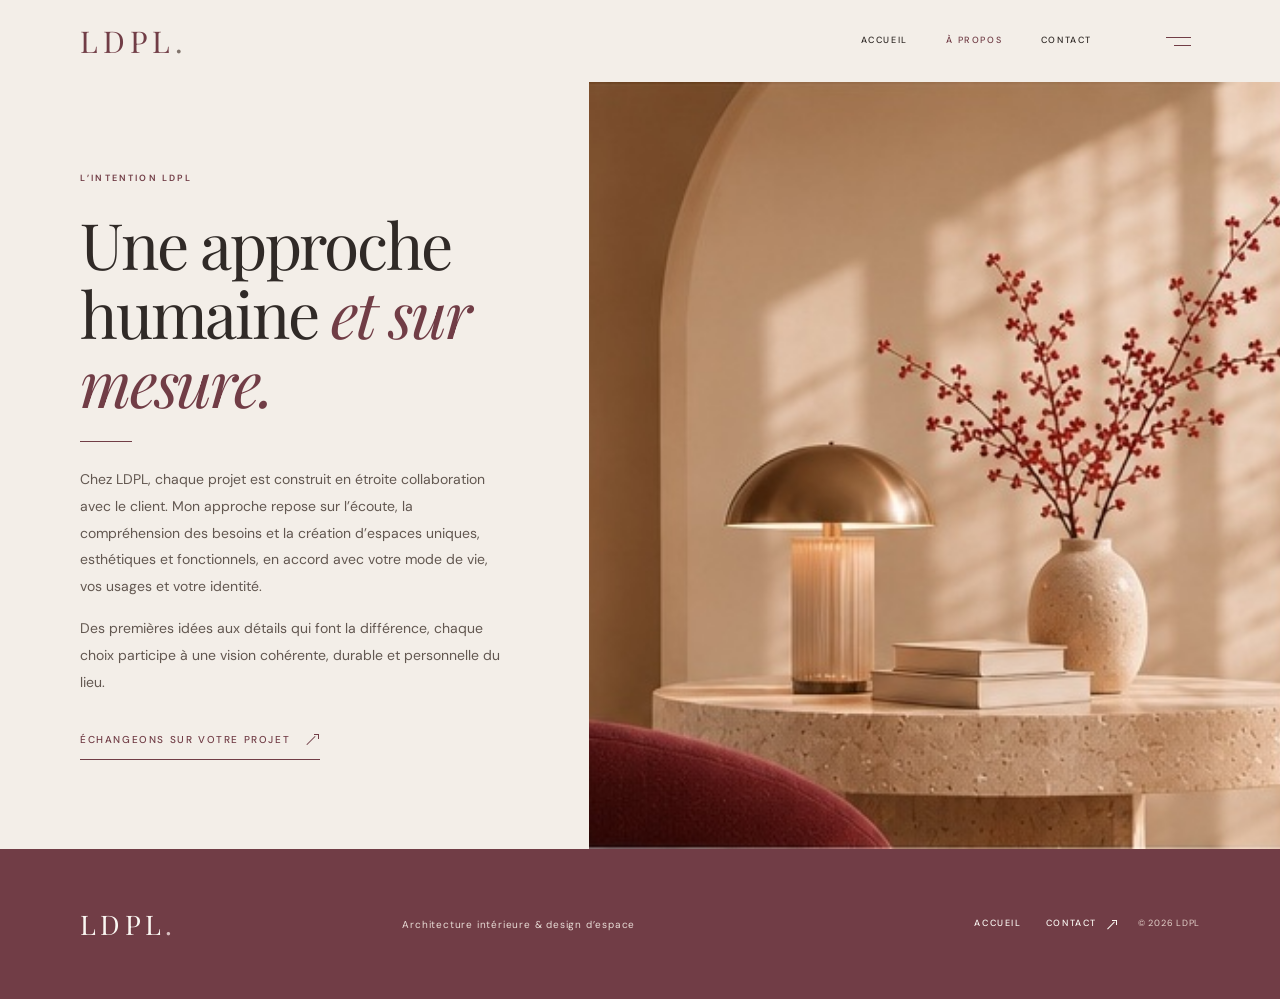
==== commit 495a1e52: "Remove photo captions and hero index; preserve original image framing" ====
--- a/a-propos.html
+++ b/a-propos.html
@@ -16,7 +16,7 @@
   <main class="editorial-page">
     <section class="about-layout" aria-labelledby="about-title">
       <div class="about-content"><p class="eyebrow">L’INTENTION LDPL</p><h1 id="about-title">Une approche<br>humaine <em>et sur mesure.</em></h1><span class="fine-rule" aria-hidden="true"></span><p>Chez LDPL, chaque projet est construit en étroite collaboration avec le client. Mon approche repose sur l’écoute, la compréhension des besoins et la création d’espaces uniques, esthétiques et fonctionnels, en accord avec votre mode de vie, vos usages et votre identité.</p><p>Des premières idées aux détails qui font la différence, chaque choix participe à une vision cohérente, durable et personnelle du lieu.</p><a class="text-link dark-link" href="contact.html">Échangeons sur votre projet <span class="arrow-icon" aria-hidden="true"></span></a></div>
-      <figure class="about-image"><img src="a-propos.jpg" alt="Lumière naturelle sur une composition de matières et d’objets sculpturaux" fetchpriority="high"><figcaption>La matière, la lumière, l’usage.</figcaption></figure>
+      <figure class="about-image"><img src="a-propos.jpg" alt="Lumière naturelle sur une composition de matières et d’objets sculpturaux" fetchpriority="high"></figure>
     </section>
   </main>
   <footer class="site-footer"><a class="footer-mark" href="index.html">LDPL<span>.</span></a><p>Architecture intérieure & design d’espace</p><nav class="footer-nav" aria-label="Liens de pied de page"><a href="index.html">Accueil</a><a href="contact.html">Contact <span class="arrow-icon" aria-hidden="true"></span></a></nav><small>© <span data-year></span> LDPL</small></footer>
--- a/style.css
+++ b/style.css
@@ -34,7 +34,6 @@
 .home-hero { position: relative; height: min(690px, 76vw); min-height: 520px; max-height: 760px; overflow: hidden; background: var(--beige); color: var(--ivory); }
 .hero-image { position: absolute; inset: 0; width: 100%; height: 100%; object-fit: cover; object-position: center 55%; }
 .hero-shade { position: absolute; inset: 0; background: linear-gradient(90deg, rgba(33,25,23,.18), rgba(33,25,23,.04) 65%, transparent); }
-.hero-index { position: absolute; right: var(--gutter); bottom: 31px; font-size: 9px; letter-spacing: .18em; }
 
 .expertise-section { position: relative; padding: clamp(74px, 9vw, 125px) var(--gutter) clamp(86px, 10vw, 138px); background: var(--ivory); }
 .section-intro { text-align: center; margin: 0 auto 54px; }
@@ -81,7 +80,6 @@
 .about-image img, .contact-image img { width: 100%; height: 100%; position: absolute; inset: 0; object-fit: cover; object-position: center; }
 .about-image img { object-position: center 48%; }
 .contact-image img { object-position: center 48%; }
-.about-image figcaption, .contact-image figcaption { position: absolute; right: 24px; bottom: 20px; color: white; font-size: 9px; letter-spacing: .16em; text-transform: uppercase; text-shadow: 0 1px 10px #0008; }
 .contact-layout { grid-template-columns: minmax(0, 1.02fr) minmax(0, .98fr); }
 .contact-content { padding-top: 45px; padding-bottom: 58px; }
 .contact-content h1 { margin-bottom: 17px; }
@@ -133,7 +131,6 @@
   .home-hero { height: clamp(500px, 78svh, 690px); min-height: 0; }
   .hero-image { object-position: 61% center; }
   .hero-shade { background: linear-gradient(90deg, rgba(33,25,23,.47), rgba(33,25,23,.12) 90%); }
-  .hero-index { right: var(--gutter); bottom: 22px; }
   .expertise-section { padding: 64px var(--gutter) 88px; }
   .section-intro { margin-bottom: 30px; text-align: left; }
   .section-intro h2 { font-size: clamp(36px, 9.8vw, 43px); }
@@ -160,7 +157,6 @@
   .dark-link { margin-top: 8px; }
   .about-image, .contact-image { order: 2; width: 100%; min-height: 0; height: clamp(305px, 84vw, 410px); }
   .about-image img, .contact-image img { object-position: center 48%; }
-  .about-image figcaption, .contact-image figcaption { right: 18px; bottom: 16px; font-size: 8px; }
   .contact-content { padding-bottom: 32px; }
   .contact-intro { margin-bottom: 13px; }
   .contact-form { gap: 9px; }
